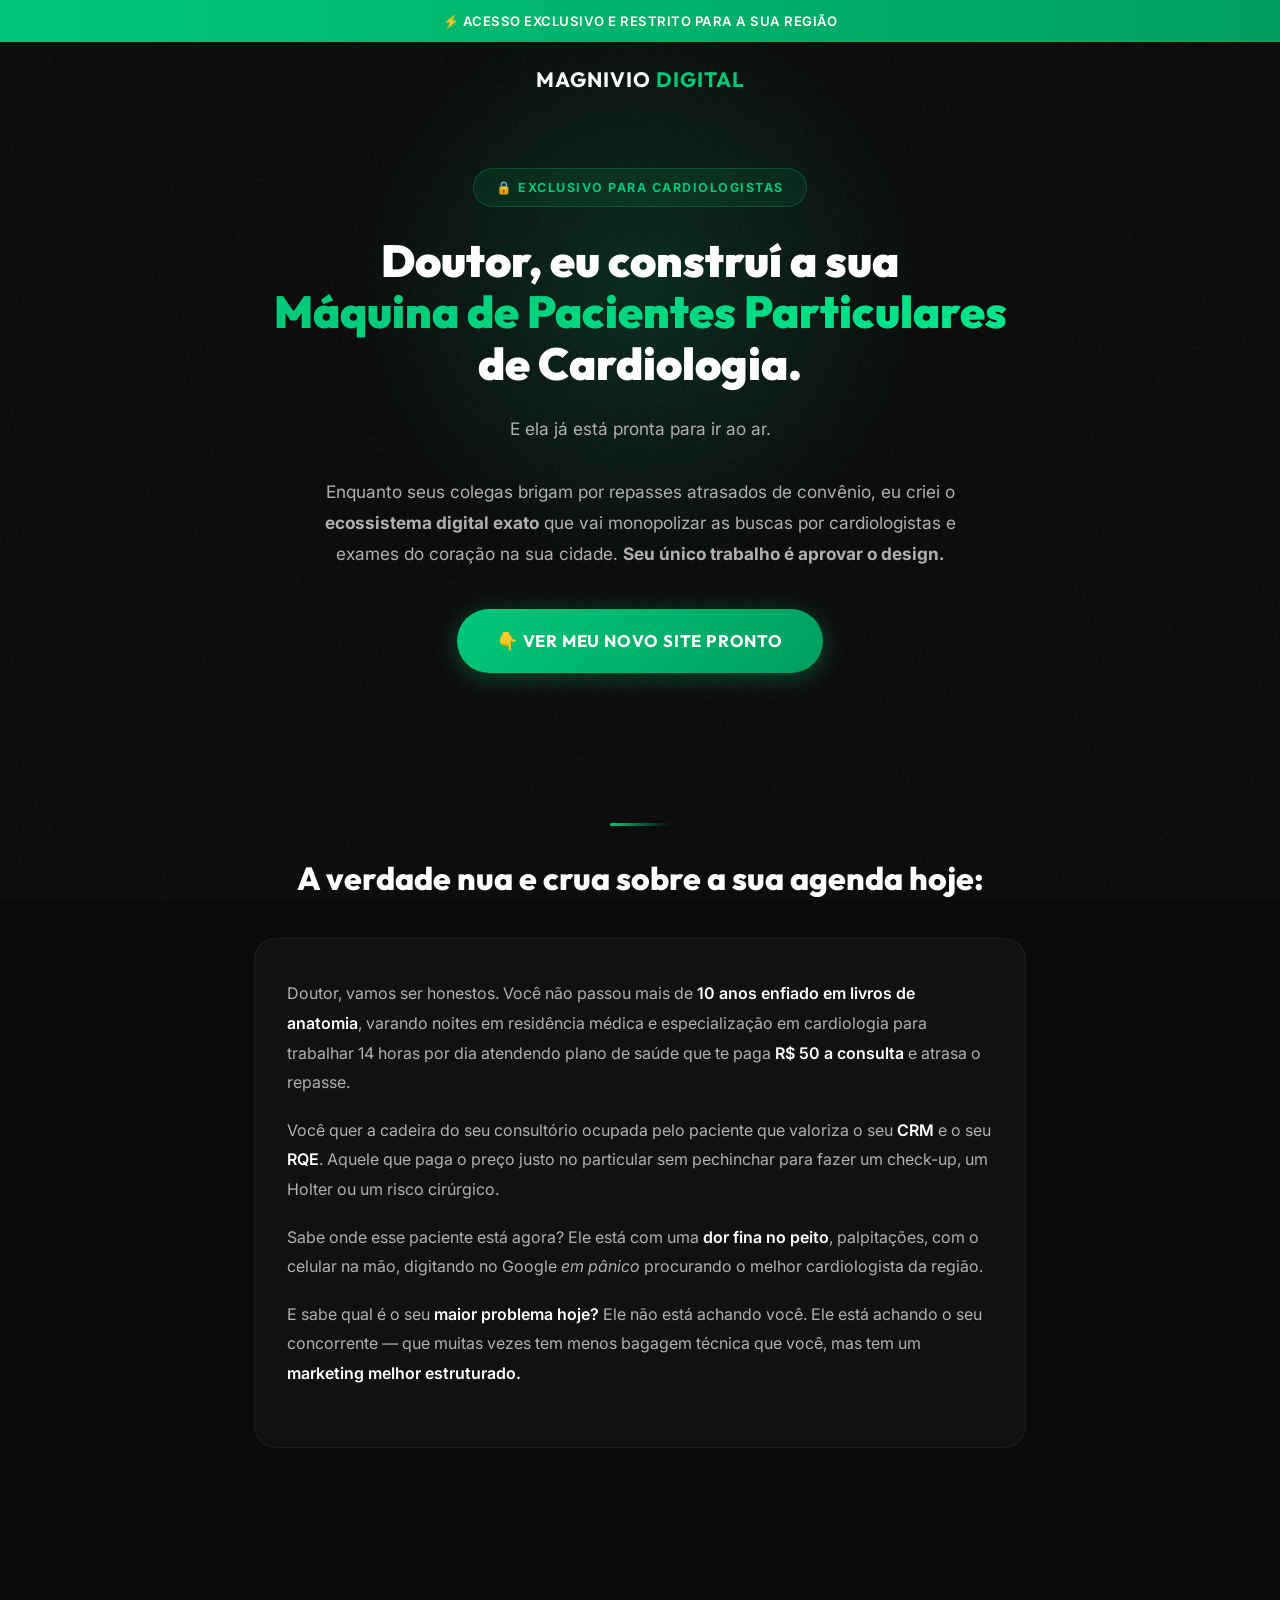
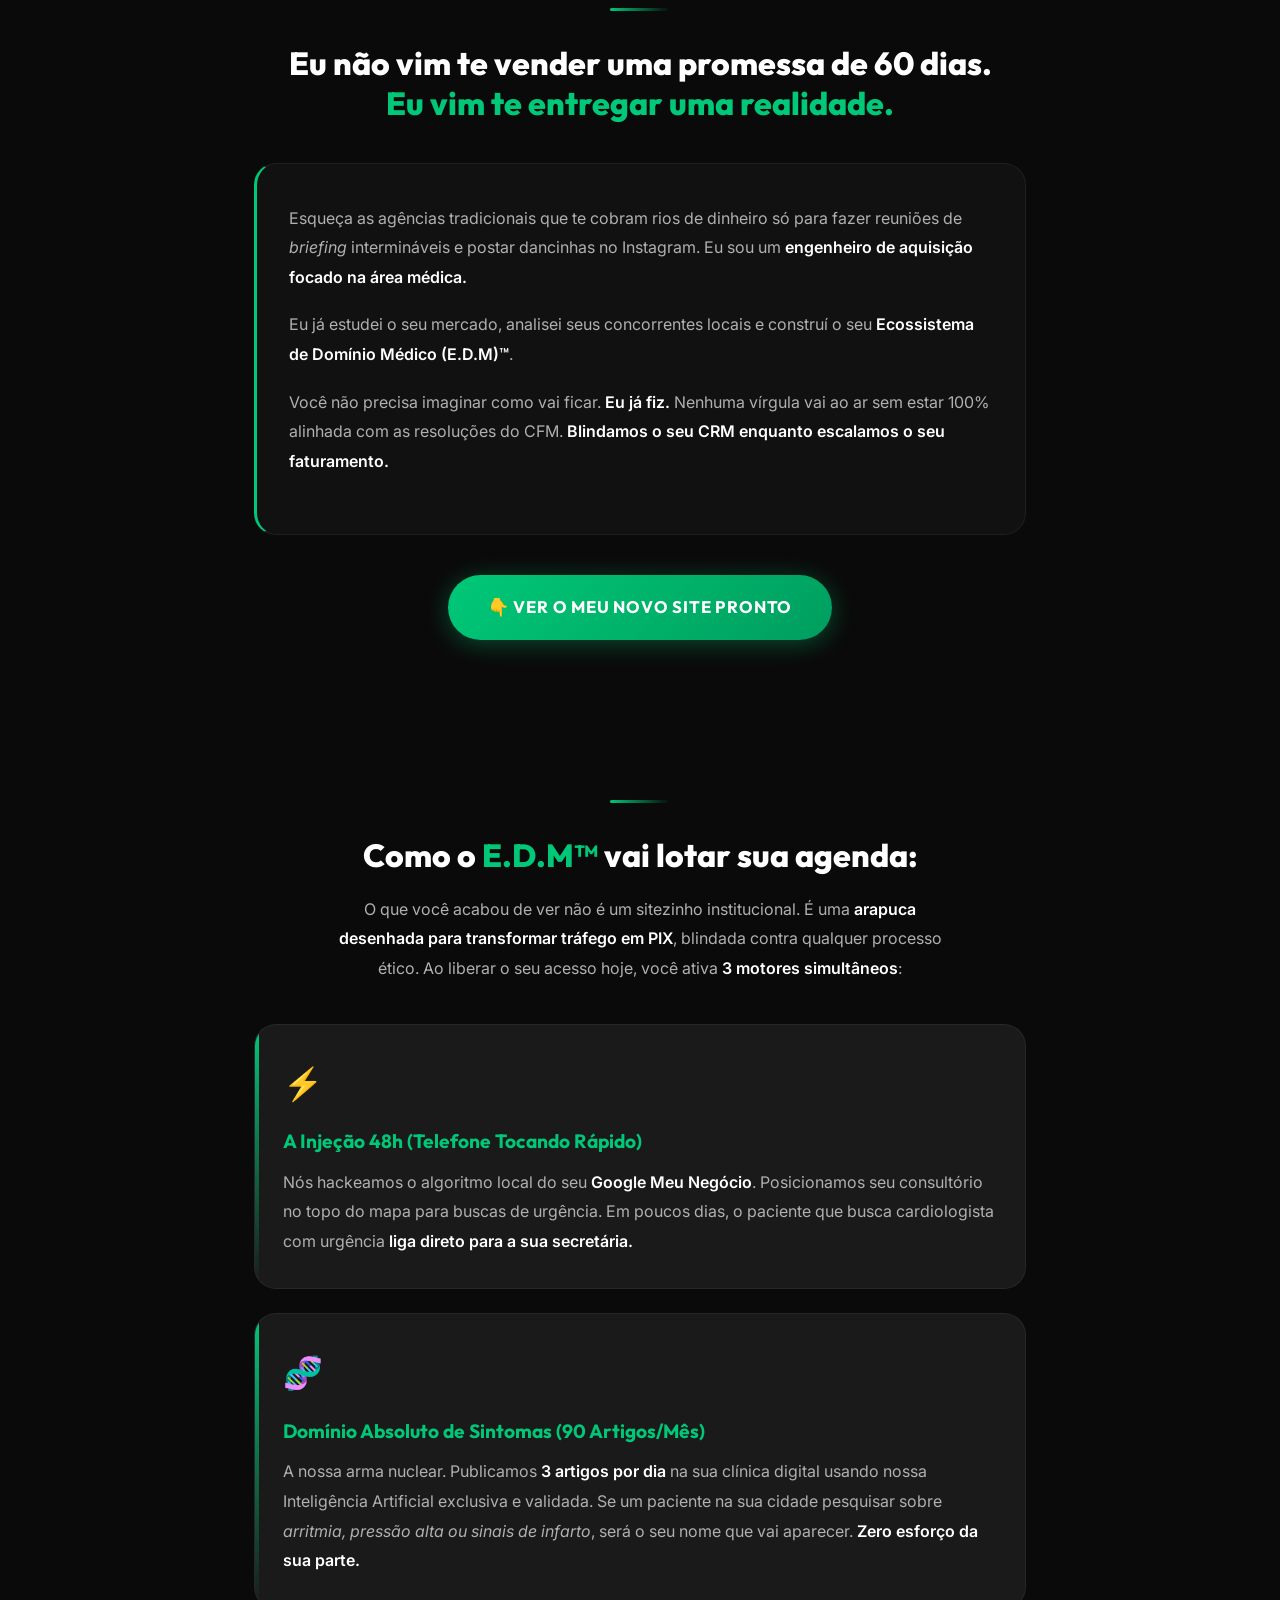
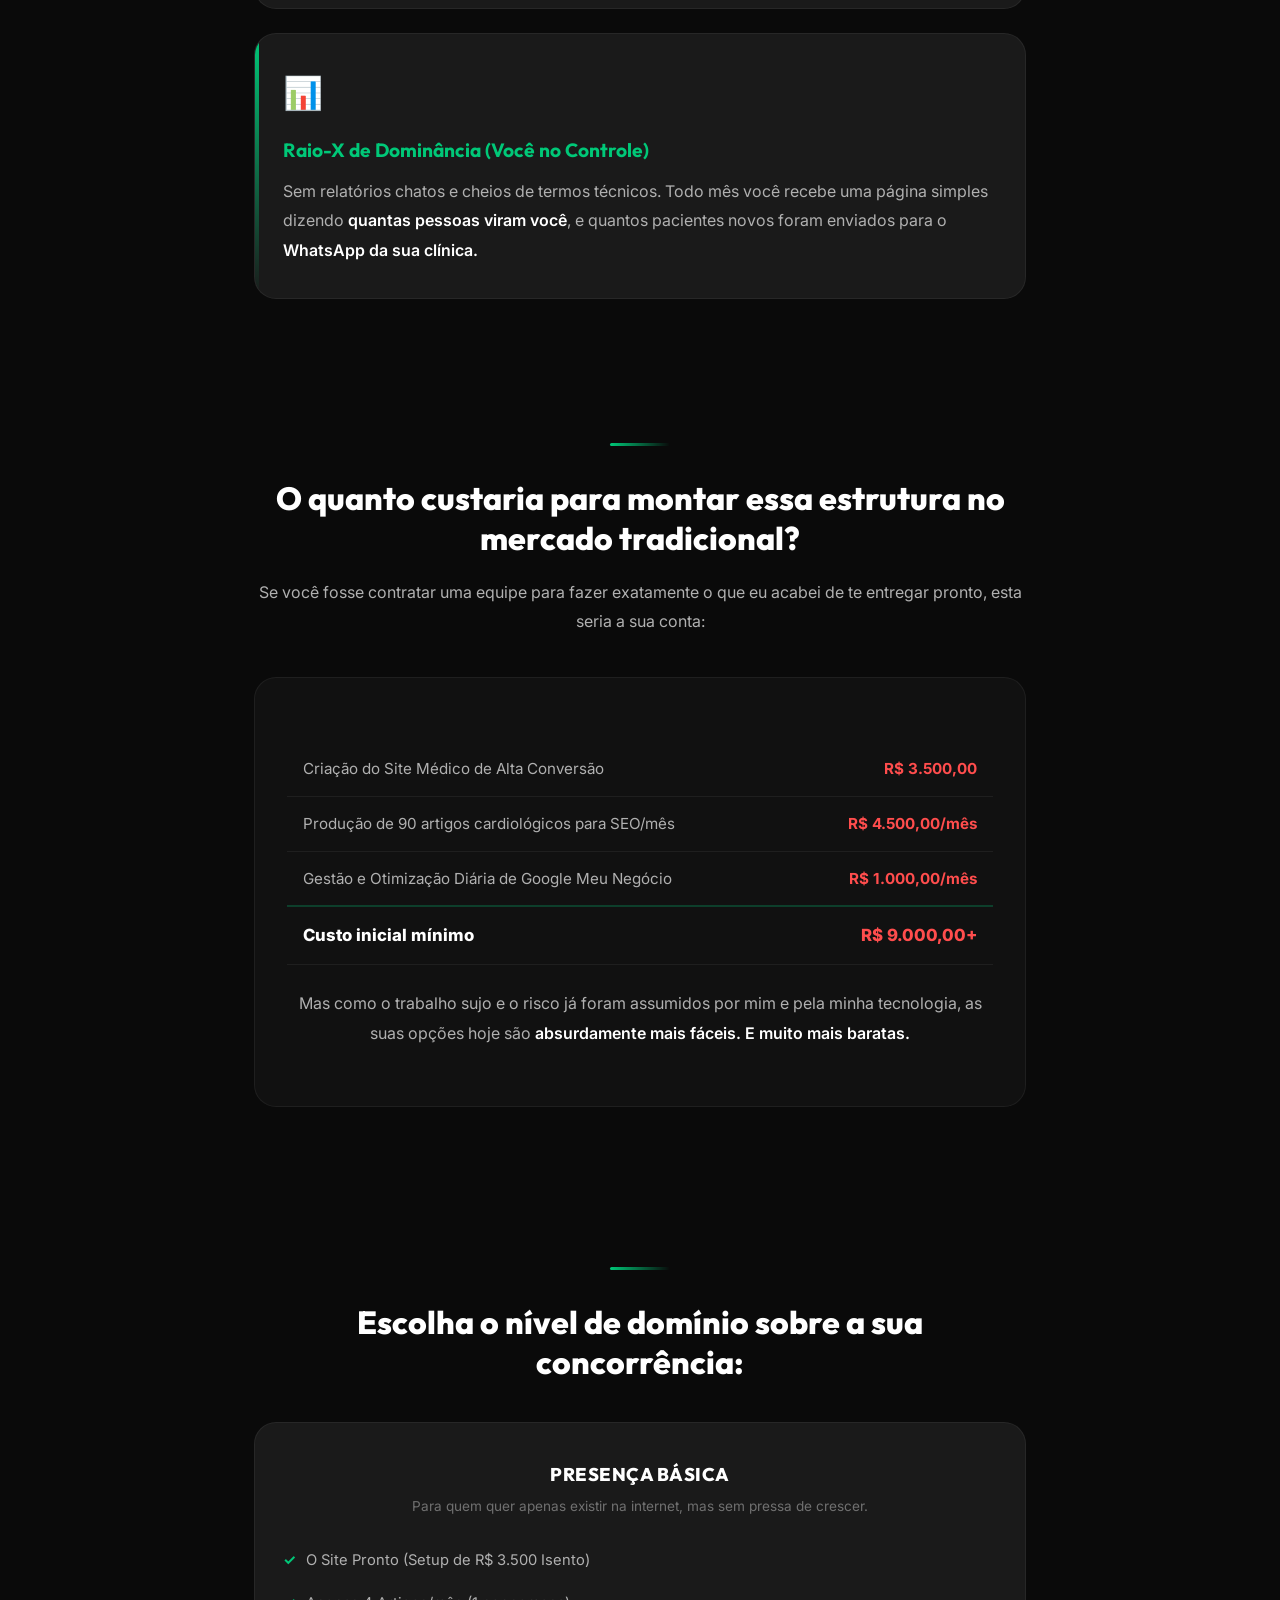
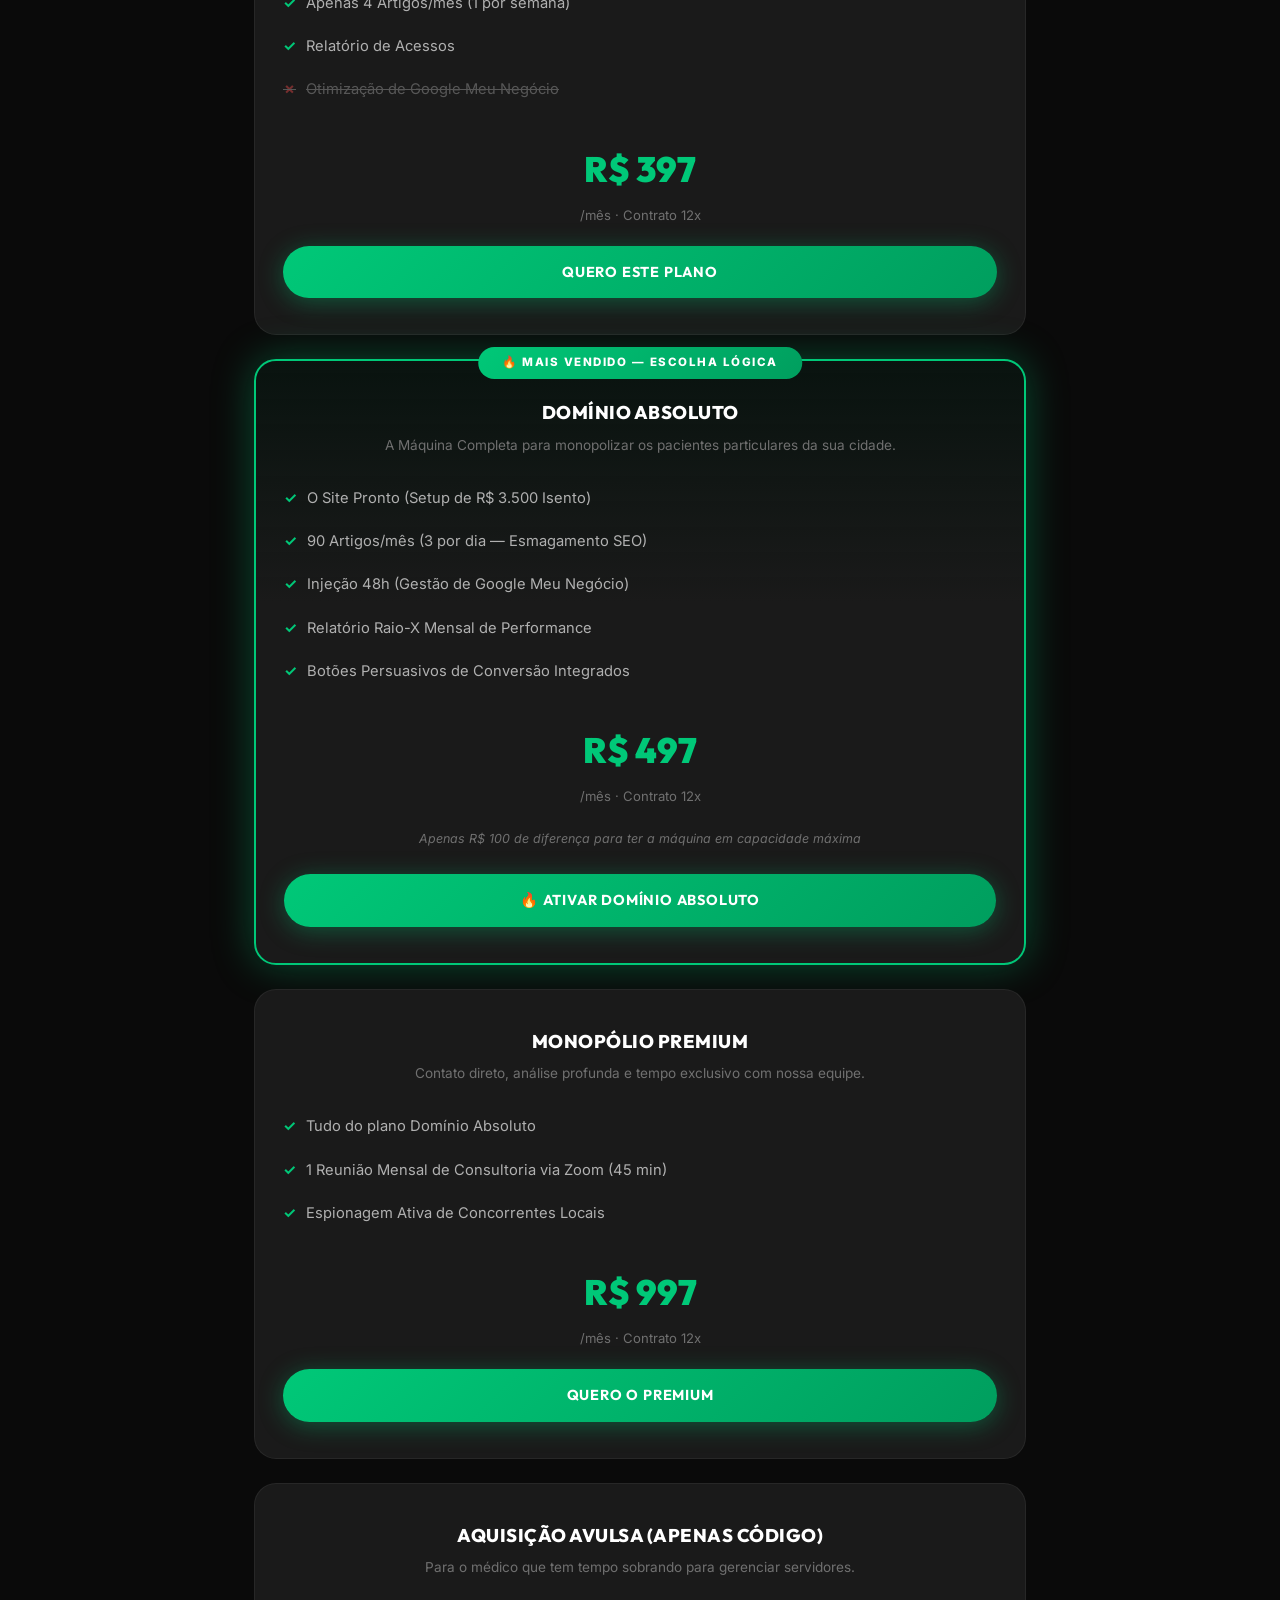
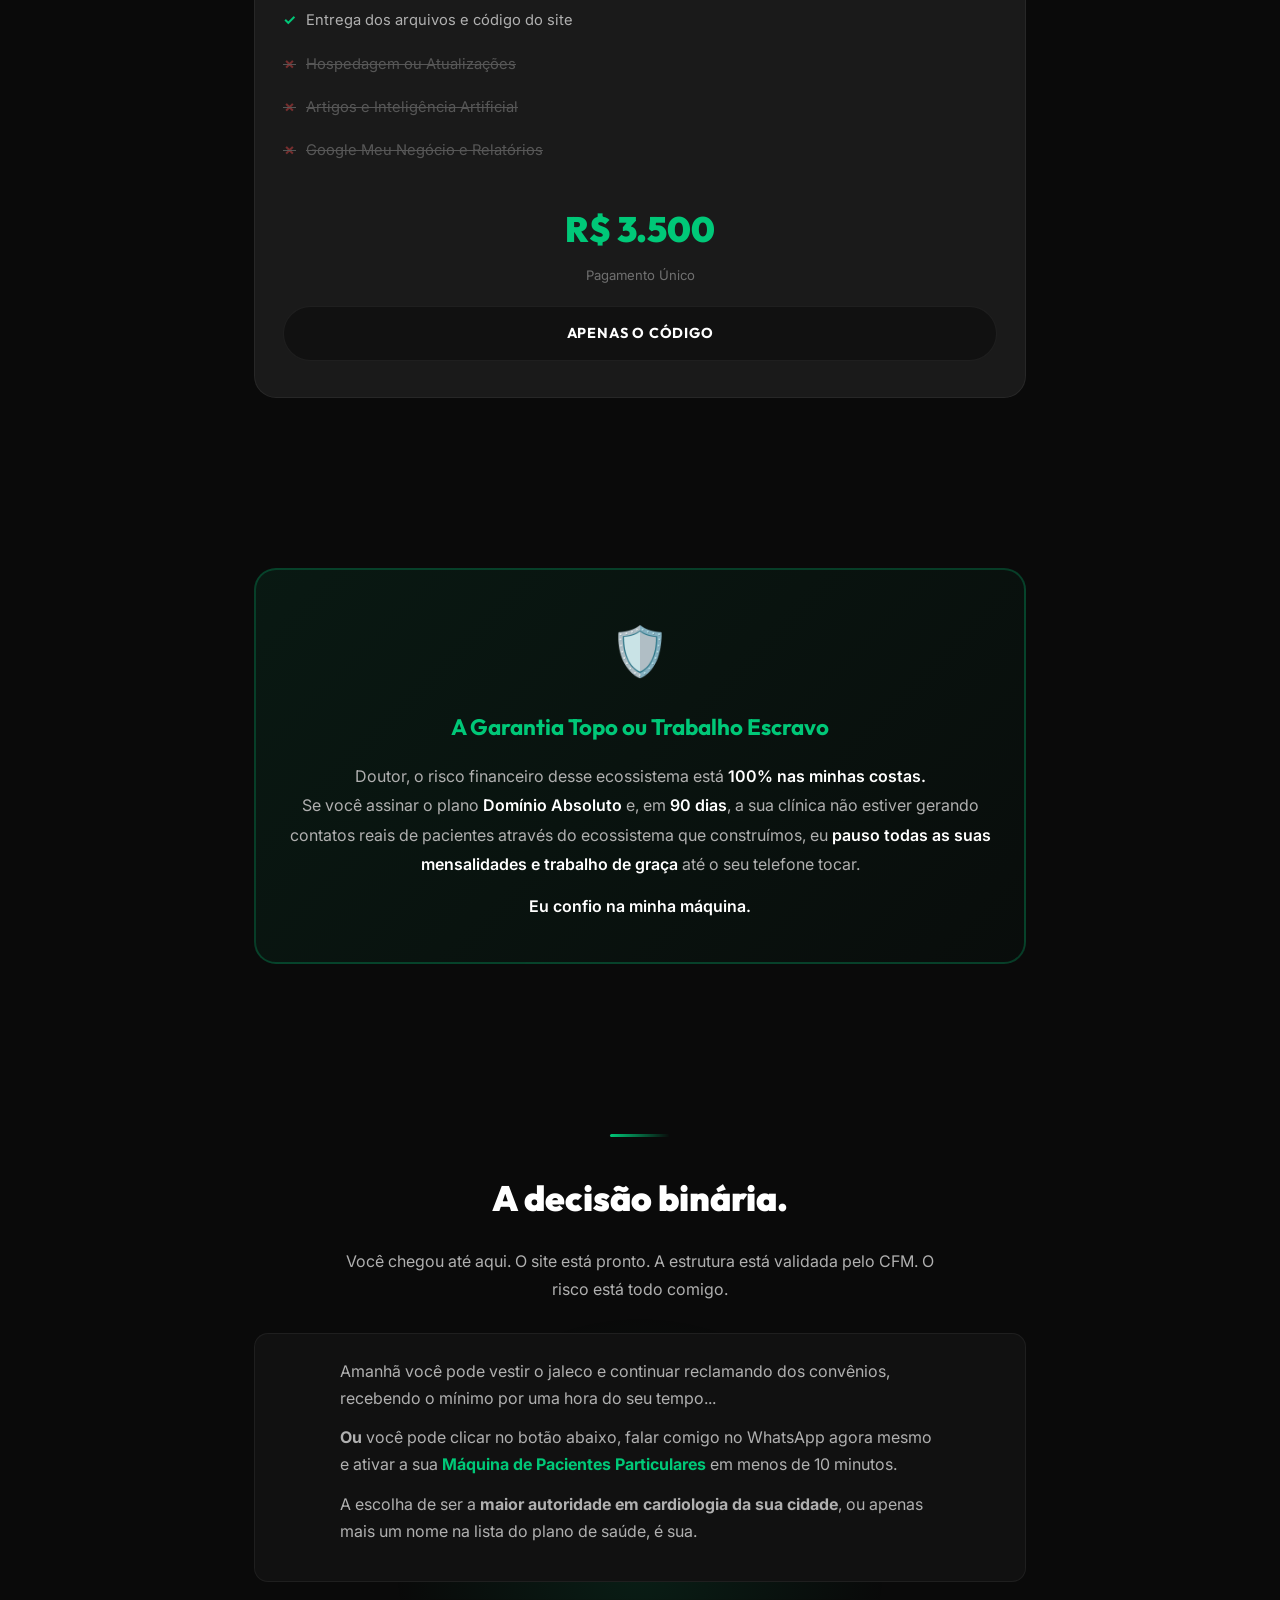
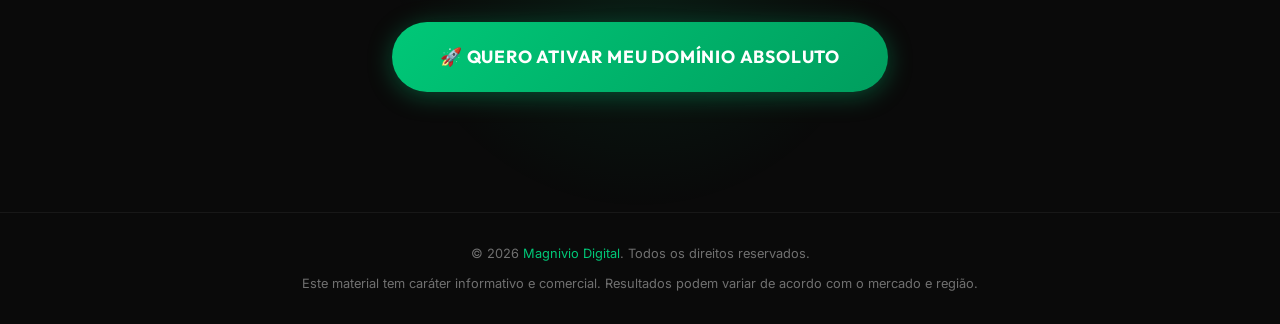
==== a1/index.html @ 6c76217e "feat: paginas de vendas A1 e A2 para cardiologistas" ====
<!DOCTYPE html>
<html lang="pt-BR">
<head>
  <meta charset="UTF-8">
  <meta name="viewport" content="width=device-width, initial-scale=1.0">
  <meta name="description" content="Sua Máquina de Pacientes Particulares de Cardiologia. Site médico de alta conversão pronto para ir ao ar. Magnivio Digital.">
  <title>Magnivio Digital | Máquina de Pacientes Particulares para Cardiologistas</title>
  <link rel="stylesheet" href="styles.css">
  <!-- Favicon placeholder -->
  <link rel="icon" href="data:image/svg+xml,<svg xmlns='http://www.w3.org/2000/svg' viewBox='0 0 100 100'><text y='.9em' font-size='90'>💚</text></svg>">
</head>
<body>

  <!-- Top Bar -->
  <div class="top-bar" id="top-bar">
    ⚡ Acesso Exclusivo e Restrito para a sua região
  </div>

  <!-- Header -->
  <header class="header" id="header">
    <div class="container">
      <div class="logo-text">MAGNIVIO <span>DIGITAL</span></div>
    </div>
  </header>

  <!-- Hero -->
  <section class="hero" id="hero">
    <div class="container">
      <div class="badge">🔒 Exclusivo para Cardiologistas</div>
      <h1>
        Doutor, eu construí a sua<br>
        <span class="highlight">Máquina de Pacientes Particulares</span><br>
        de Cardiologia.
      </h1>
      <p class="subtitle">
        E ela já está pronta para ir ao ar.<br><br>
        Enquanto seus colegas brigam por repasses atrasados de convênio, eu criei o <strong>ecossistema digital exato</strong> que vai monopolizar as buscas por cardiologistas e exames do coração na sua cidade. <strong>Seu único trabalho é aprovar o design.</strong>
      </p>
      <div class="cta-wrapper">
        <a href="#planos" class="cta-btn" id="cta-hero">
          👇 Ver meu novo site pronto
        </a>
      </div>
    </div>
  </section>

  <!-- Pain Section -->
  <section class="section" id="pain-section">
    <div class="container">
      <div class="section-divider"></div>
      <h2>A verdade nua e crua sobre a sua agenda hoje:</h2>

      <div class="pain-block reveal">
        <p>
          Doutor, vamos ser honestos. Você não passou mais de <strong>10 anos enfiado em livros de anatomia</strong>, varando noites em residência médica e especialização em cardiologia para trabalhar 14 horas por dia atendendo plano de saúde que te paga <strong class="text-red">R$ 50 a consulta</strong> e atrasa o repasse.
        </p>
        <p>
          Você quer a cadeira do seu consultório ocupada pelo paciente que valoriza o seu <strong>CRM</strong> e o seu <strong>RQE</strong>. Aquele que paga o preço justo no particular sem pechinchar para fazer um check-up, um Holter ou um risco cirúrgico.
        </p>
        <p>
          Sabe onde esse paciente está agora? Ele está com uma <strong>dor fina no peito</strong>, palpitações, com o celular na mão, digitando no Google <em>em pânico</em> procurando o melhor cardiologista da região.
        </p>
        <p>
          E sabe qual é o seu <strong class="text-red">maior problema hoje?</strong> Ele não está achando você. Ele está achando o seu concorrente — que muitas vezes tem menos bagagem técnica que você, mas tem um <strong class="text-green">marketing melhor estruturado.</strong>
        </p>
      </div>
    </div>
  </section>

  <!-- Solution Section -->
  <section class="section" id="solution-section">
    <div class="container">
      <div class="section-divider"></div>
      <h2>Eu não vim te vender uma promessa de 60 dias.<br><span class="text-green">Eu vim te entregar uma realidade.</span></h2>

      <div class="pain-block reveal" style="border-left: 3px solid var(--green-primary);">
        <p>
          Esqueça as agências tradicionais que te cobram rios de dinheiro só para fazer reuniões de <em>briefing</em> intermináveis e postar dancinhas no Instagram. Eu sou um <strong>engenheiro de aquisição focado na área médica.</strong>
        </p>
        <p>
          Eu já estudei o seu mercado, analisei seus concorrentes locais e construí o seu <strong class="text-green">Ecossistema de Domínio Médico (E.D.M)™</strong>.
        </p>
        <p>
          Você não precisa imaginar como vai ficar. <strong>Eu já fiz.</strong> Nenhuma vírgula vai ao ar sem estar 100% alinhada com as resoluções do CFM. <strong>Blindamos o seu CRM enquanto escalamos o seu faturamento.</strong>
        </p>
      </div>

      <div class="cta-wrapper reveal">
        <a href="#planos" class="cta-btn" id="cta-solution">
          👇 Ver o meu novo site pronto
        </a>
      </div>
    </div>
  </section>

  <!-- Motors Section -->
  <section class="section" id="motors-section">
    <div class="container">
      <div class="section-divider"></div>
      <h2>Como o <span class="text-green">E.D.M™</span> vai lotar sua agenda:</h2>
      <p class="text-center text-muted mb-4" style="max-width:640px;margin-left:auto;margin-right:auto;">
        O que você acabou de ver não é um sitezinho institucional. É uma <strong style="color:#fff;">arapuca desenhada para transformar tráfego em PIX</strong>, blindada contra qualquer processo ético. Ao liberar o seu acesso hoje, você ativa <strong style="color:#fff;">3 motores simultâneos</strong>:
      </p>

      <div class="motor-card reveal">
        <div class="motor-icon">⚡</div>
        <h3>A Injeção 48h (Telefone Tocando Rápido)</h3>
        <p>
          Nós hackeamos o algoritmo local do seu <strong>Google Meu Negócio</strong>. Posicionamos seu consultório no topo do mapa para buscas de urgência. Em poucos dias, o paciente que busca cardiologista com urgência <strong>liga direto para a sua secretária.</strong>
        </p>
      </div>

      <div class="motor-card reveal">
        <div class="motor-icon">🧬</div>
        <h3>Domínio Absoluto de Sintomas (90 Artigos/Mês)</h3>
        <p>
          A nossa arma nuclear. Publicamos <strong>3 artigos por dia</strong> na sua clínica digital usando nossa Inteligência Artificial exclusiva e validada. Se um paciente na sua cidade pesquisar sobre <em>arritmia, pressão alta ou sinais de infarto</em>, será o seu nome que vai aparecer. <strong>Zero esforço da sua parte.</strong>
        </p>
      </div>

      <div class="motor-card reveal">
        <div class="motor-icon">📊</div>
        <h3>Raio-X de Dominância (Você no Controle)</h3>
        <p>
          Sem relatórios chatos e cheios de termos técnicos. Todo mês você recebe uma página simples dizendo <strong>quantas pessoas viram você</strong>, e quantos pacientes novos foram enviados para o <strong>WhatsApp da sua clínica.</strong>
        </p>
      </div>
    </div>
  </section>

  <!-- Cost Comparison -->
  <section class="section" id="cost-section">
    <div class="container">
      <div class="section-divider"></div>
      <h2>O quanto custaria para montar essa estrutura no mercado tradicional?</h2>
      <p class="text-center text-muted mb-3">Se você fosse contratar uma equipe para fazer exatamente o que eu acabei de te entregar pronto, esta seria a sua conta:</p>

      <div class="pain-block reveal">
        <table class="cost-table">
          <tr>
            <td>Criação do Site Médico de Alta Conversão</td>
            <td>R$ 3.500,00</td>
          </tr>
          <tr>
            <td>Produção de 90 artigos cardiológicos para SEO/mês</td>
            <td>R$ 4.500,00/mês</td>
          </tr>
          <tr>
            <td>Gestão e Otimização Diária de Google Meu Negócio</td>
            <td>R$ 1.000,00/mês</td>
          </tr>
          <tr class="total">
            <td>Custo inicial mínimo</td>
            <td style="color: var(--accent-red);">R$ 9.000,00+</td>
          </tr>
        </table>
        <p class="mt-3 text-center">
          Mas como o trabalho sujo e o risco já foram assumidos por mim e pela minha tecnologia, as suas opções hoje são <strong class="text-green">absurdamente mais fáceis. E muito mais baratas.</strong>
        </p>
      </div>
    </div>
  </section>

  <!-- Pricing Plans -->
  <section class="section" id="planos">
    <div class="container">
      <div class="section-divider"></div>
      <h2>Escolha o nível de domínio sobre a sua concorrência:</h2>

      <div class="pricing-grid">

        <!-- Plan 1 -->
        <div class="price-card reveal">
          <h3>Presença Básica</h3>
          <p class="price-subtitle">Para quem quer apenas existir na internet, mas sem pressa de crescer.</p>
          <ul class="features">
            <li>O Site Pronto (Setup de R$ 3.500 Isento)</li>
            <li>Apenas 4 Artigos/mês (1 por semana)</li>
            <li>Relatório de Acessos</li>
            <li class="excluded">Otimização de Google Meu Negócio</li>
          </ul>
          <div class="price-value">R$ 397</div>
          <div class="price-period">/mês · Contrato 12x</div>
          <a href="https://wa.me/5554996662904?text=Ol%C3%A1!%20Tenho%20interesse%20no%20plano%20Presen%C3%A7a%20B%C3%A1sica%20para%20Cardiologia." class="cta-btn" style="width:100%;font-size:0.9rem;padding:14px 20px;" id="cta-plan1">Quero Este Plano</a>
        </div>

        <!-- Plan 2 - Featured -->
        <div class="price-card featured reveal">
          <div class="card-badge">🔥 Mais Vendido — Escolha Lógica</div>
          <h3>Domínio Absoluto</h3>
          <p class="price-subtitle">A Máquina Completa para monopolizar os pacientes particulares da sua cidade.</p>
          <ul class="features">
            <li>O Site Pronto (Setup de R$ 3.500 Isento)</li>
            <li>90 Artigos/mês (3 por dia — Esmagamento SEO)</li>
            <li>Injeção 48h (Gestão de Google Meu Negócio)</li>
            <li>Relatório Raio-X Mensal de Performance</li>
            <li>Botões Persuasivos de Conversão Integrados</li>
          </ul>
          <div class="price-value">R$ 497</div>
          <div class="price-period">/mês · Contrato 12x</div>
          <p class="price-note">Apenas R$ 100 de diferença para ter a máquina em capacidade máxima</p>
          <div class="mt-3">
            <a href="https://wa.me/5554996662904?text=Ol%C3%A1!%20Quero%20ativar%20o%20plano%20Dom%C3%ADnio%20Absoluto%20para%20Cardiologia." class="cta-btn" style="width:100%;font-size:0.9rem;padding:14px 20px;" id="cta-plan2">🔥 Ativar Domínio Absoluto</a>
          </div>
        </div>

        <!-- Plan 3 -->
        <div class="price-card reveal">
          <h3>Monopólio Premium</h3>
          <p class="price-subtitle">Contato direto, análise profunda e tempo exclusivo com nossa equipe.</p>
          <ul class="features">
            <li>Tudo do plano Domínio Absoluto</li>
            <li>1 Reunião Mensal de Consultoria via Zoom (45 min)</li>
            <li>Espionagem Ativa de Concorrentes Locais</li>
          </ul>
          <div class="price-value">R$ 997</div>
          <div class="price-period">/mês · Contrato 12x</div>
          <a href="https://wa.me/5554996662904?text=Ol%C3%A1!%20Tenho%20interesse%20no%20plano%20Monop%C3%B3lio%20Premium%20para%20Cardiologia." class="cta-btn" style="width:100%;font-size:0.9rem;padding:14px 20px;" id="cta-plan3">Quero o Premium</a>
        </div>

        <!-- Plan 4 -->
        <div class="price-card reveal">
          <h3>Aquisição Avulsa (Apenas Código)</h3>
          <p class="price-subtitle">Para o médico que tem tempo sobrando para gerenciar servidores.</p>
          <ul class="features">
            <li>Entrega dos arquivos e código do site</li>
            <li class="excluded">Hospedagem ou Atualizações</li>
            <li class="excluded">Artigos e Inteligência Artificial</li>
            <li class="excluded">Google Meu Negócio e Relatórios</li>
          </ul>
          <div class="price-value">R$ 3.500</div>
          <div class="price-period">Pagamento Único</div>
          <a href="https://wa.me/5554996662904?text=Ol%C3%A1!%20Tenho%20interesse%20na%20Aquisi%C3%A7%C3%A3o%20Avulsa%20do%20site." class="cta-btn" style="width:100%;font-size:0.9rem;padding:14px 20px;background:var(--bg-secondary);border:1px solid var(--border-subtle);box-shadow:none;" id="cta-plan4">Apenas o Código</a>
        </div>

      </div>
    </div>
  </section>

  <!-- Guarantee -->
  <section class="section" id="guarantee-section">
    <div class="container">
      <div class="guarantee-box reveal">
        <div class="guarantee-icon">🛡️</div>
        <h3>A Garantia Topo ou Trabalho Escravo</h3>
        <p>
          Doutor, o risco financeiro desse ecossistema está <strong>100% nas minhas costas.</strong>
        </p>
        <p>
          Se você assinar o plano <strong class="text-green">Domínio Absoluto</strong> e, em <strong>90 dias</strong>, a sua clínica não estiver gerando contatos reais de pacientes através do ecossistema que construímos, eu <strong>pauso todas as suas mensalidades e trabalho de graça</strong> até o seu telefone tocar.
        </p>
        <p style="margin-top:12px;"><strong>Eu confio na minha máquina.</strong></p>
      </div>
    </div>
  </section>

  <!-- Final CTA -->
  <section class="final-cta" id="final-cta">
    <div class="container">
      <div class="section-divider"></div>
      <h2>A decisão binária.</h2>
      <p>Você chegou até aqui. O site está pronto. A estrutura está validada pelo CFM. O risco está todo comigo.</p>

      <div class="choice-block reveal">
        <p>
          Amanhã você pode vestir o jaleco e continuar reclamando dos convênios, recebendo o mínimo por uma hora do seu tempo...
        </p>
        <p>
          <strong>Ou</strong> você pode clicar no botão abaixo, falar comigo no WhatsApp agora mesmo e ativar a sua <strong class="text-green">Máquina de Pacientes Particulares</strong> em menos de 10 minutos.
        </p>
        <p>
          A escolha de ser a <strong>maior autoridade em cardiologia da sua cidade</strong>, ou apenas mais um nome na lista do plano de saúde, é sua.
        </p>
      </div>

      <div class="cta-wrapper">
        <a href="https://wa.me/5554996662904?text=Ol%C3%A1!%20Quero%20ativar%20meu%20Dom%C3%ADnio%20Absoluto%20em%20Cardiologia!" class="cta-btn" id="cta-final" style="font-size:1.1rem;padding:20px 48px;">
          🚀 Quero Ativar Meu Domínio Absoluto
        </a>
      </div>
    </div>
  </section>

  <!-- Footer -->
  <footer class="footer" id="footer">
    <div class="container">
      <p>© 2026 <a href="https://magnivio.com.br" target="_blank" rel="noopener">Magnivio Digital</a>. Todos os direitos reservados.</p>
      <p class="mt-1">Este material tem caráter informativo e comercial. Resultados podem variar de acordo com o mercado e região.</p>
    </div>
  </footer>

  <!-- Scroll Reveal Script -->
  <script>
    document.addEventListener('DOMContentLoaded', () => {
      const reveals = document.querySelectorAll('.reveal');
      const observer = new IntersectionObserver((entries) => {
        entries.forEach(entry => {
          if (entry.isIntersecting) {
            entry.target.classList.add('visible');
            observer.unobserve(entry.target);
          }
        });
      }, { threshold: 0.15 });
      reveals.forEach(el => observer.observe(el));
    });
  </script>

</body>
</html>
---- a1/styles.css ----
/* ============================================
   MAGNIVIO DIGITAL - PÁGINA DE VENDAS A1
   Paleta: Verde Esmeralda + Dark Mode (Brand)
   ============================================ */

@import url('https://fonts.googleapis.com/css2?family=Inter:wght@300;400;500;600;700;800;900&family=Outfit:wght@400;500;600;700;800;900&display=swap');

/* --- Design Tokens --- */
:root {
  --bg-primary: #0a0a0a;
  --bg-secondary: #111111;
  --bg-card: #1a1a1a;
  --bg-card-hover: #222222;
  --bg-highlight: rgba(0, 200, 120, 0.06);
  --green-primary: #00c878;
  --green-light: #00e68a;
  --green-dark: #009e5e;
  --green-glow: rgba(0, 200, 120, 0.35);
  --text-primary: #ffffff;
  --text-secondary: #b0b0b0;
  --text-muted: #707070;
  --accent-red: #ff4d4d;
  --accent-gold: #f5c842;
  --border-subtle: rgba(255,255,255,0.06);
  --border-green: rgba(0,200,120,0.25);
  --radius-sm: 8px;
  --radius-md: 14px;
  --radius-lg: 22px;
  --radius-xl: 32px;
  --shadow-card: 0 4px 30px rgba(0,0,0,0.5);
  --shadow-glow: 0 0 40px var(--green-glow);
  --font-heading: 'Outfit', sans-serif;
  --font-body: 'Inter', sans-serif;
  --transition: 0.3s cubic-bezier(.4,0,.2,1);
}

/* --- Reset & Base --- */
*, *::before, *::after { box-sizing: border-box; margin: 0; padding: 0; }
html { scroll-behavior: smooth; font-size: 16px; }
body {
  font-family: var(--font-body);
  background: var(--bg-primary);
  color: var(--text-primary);
  line-height: 1.7;
  overflow-x: hidden;
  -webkit-font-smoothing: antialiased;
}
img { max-width: 100%; display: block; }
a { color: inherit; text-decoration: none; }

/* --- Utility --- */
.container { max-width: 820px; margin: 0 auto; padding: 0 24px; }
.text-green { color: var(--green-primary); }
.text-red { color: var(--accent-red); }
.text-gold { color: var(--accent-gold); }
.text-muted { color: var(--text-secondary); }
.text-center { text-align: center; }
.mt-1 { margin-top: 8px; }
.mt-2 { margin-top: 16px; }
.mt-3 { margin-top: 24px; }
.mt-4 { margin-top: 40px; }
.mb-2 { margin-bottom: 16px; }
.mb-3 { margin-bottom: 24px; }
.mb-4 { margin-bottom: 40px; }

/* --- Animated BG Grain --- */
body::before {
  content: '';
  position: fixed;
  inset: 0;
  background: url("data:image/svg+xml,%3Csvg viewBox='0 0 256 256' xmlns='http://www.w3.org/2000/svg'%3E%3Cfilter id='n'%3E%3CfeTurbulence type='fractalNoise' baseFrequency='0.9' numOctaves='4' stitchTiles='stitch'/%3E%3C/filter%3E%3Crect width='100%25' height='100%25' filter='url(%23n)' opacity='0.04'/%3E%3C/svg%3E");
  pointer-events: none;
  z-index: 0;
}

/* --- Top Bar --- */
.top-bar {
  background: linear-gradient(90deg, var(--green-primary), var(--green-dark));
  color: #fff;
  text-align: center;
  padding: 10px 16px;
  font-size: 0.82rem;
  font-weight: 600;
  letter-spacing: 0.5px;
  text-transform: uppercase;
  position: relative;
  z-index: 10;
}

/* --- Header --- */
.header {
  text-align: center;
  padding: 20px 0 10px;
  position: relative;
  z-index: 5;
}
.header .logo-text {
  font-family: var(--font-heading);
  font-size: 1.3rem;
  font-weight: 700;
  letter-spacing: 1px;
}
.header .logo-text span { color: var(--green-primary); }

/* --- Hero --- */
.hero {
  position: relative;
  z-index: 2;
  padding: 60px 0 50px;
  text-align: center;
}
.hero::before {
  content: '';
  position: absolute;
  top: -120px;
  left: 50%;
  transform: translateX(-50%);
  width: 600px;
  height: 600px;
  background: radial-gradient(circle, var(--green-glow) 0%, transparent 70%);
  z-index: -1;
  opacity: 0.5;
}
.hero .badge {
  display: inline-block;
  background: rgba(0,200,120,0.1);
  border: 1px solid var(--border-green);
  color: var(--green-primary);
  padding: 8px 22px;
  border-radius: 50px;
  font-size: 0.78rem;
  font-weight: 700;
  letter-spacing: 1.5px;
  text-transform: uppercase;
  margin-bottom: 28px;
  animation: pulse-badge 2.5s ease-in-out infinite;
}
@keyframes pulse-badge {
  0%, 100% { box-shadow: 0 0 0 0 rgba(0,200,120,0.3); }
  50% { box-shadow: 0 0 20px 5px rgba(0,200,120,0.15); }
}
.hero h1 {
  font-family: var(--font-heading);
  font-size: clamp(1.8rem, 5vw, 2.8rem);
  font-weight: 900;
  line-height: 1.15;
  margin-bottom: 24px;
}
.hero h1 .highlight {
  background: linear-gradient(135deg, var(--green-primary), var(--green-light));
  -webkit-background-clip: text;
  -webkit-text-fill-color: transparent;
  background-clip: text;
}
.hero .subtitle {
  font-size: 1.08rem;
  color: var(--text-secondary);
  max-width: 640px;
  margin: 0 auto 36px;
  line-height: 1.8;
}

/* --- Sections --- */
.section {
  position: relative;
  z-index: 2;
  padding: 60px 0;
}
.section-divider {
  width: 60px;
  height: 3px;
  background: linear-gradient(90deg, var(--green-primary), transparent);
  margin: 0 auto 32px;
  border-radius: 2px;
}
.section h2 {
  font-family: var(--font-heading);
  font-size: clamp(1.4rem, 3.5vw, 2rem);
  font-weight: 800;
  text-align: center;
  margin-bottom: 20px;
  line-height: 1.25;
}
.section h3 {
  font-family: var(--font-heading);
  font-size: 1.2rem;
  font-weight: 700;
  margin-bottom: 10px;
}
.section p, .section li {
  color: var(--text-secondary);
  font-size: 1rem;
  line-height: 1.85;
}
.section p strong { color: var(--text-primary); font-weight: 600; }

/* --- Pain Section --- */
.pain-block {
  background: var(--bg-secondary);
  border: 1px solid var(--border-subtle);
  border-radius: var(--radius-lg);
  padding: 40px 32px;
  margin: 40px 0;
}
.pain-block p { margin-bottom: 18px; }

/* --- CTA Buttons --- */
.cta-btn {
  display: inline-flex;
  align-items: center;
  justify-content: center;
  gap: 10px;
  background: linear-gradient(135deg, var(--green-primary), var(--green-dark));
  color: #fff;
  font-family: var(--font-heading);
  font-size: 1.05rem;
  font-weight: 700;
  padding: 18px 40px;
  border-radius: 60px;
  border: none;
  cursor: pointer;
  transition: var(--transition);
  box-shadow: 0 4px 25px var(--green-glow);
  text-transform: uppercase;
  letter-spacing: 0.8px;
  position: relative;
  overflow: hidden;
}
.cta-btn::before {
  content: '';
  position: absolute;
  top: 0; left: -100%;
  width: 100%; height: 100%;
  background: linear-gradient(90deg, transparent, rgba(255,255,255,0.15), transparent);
  transition: 0.6s;
}
.cta-btn:hover::before { left: 100%; }
.cta-btn:hover {
  transform: translateY(-3px);
  box-shadow: 0 8px 40px var(--green-glow);
}
.cta-wrapper {
  text-align: center;
  margin: 40px 0;
}

/* --- Motor Cards --- */
.motor-card {
  background: var(--bg-card);
  border: 1px solid var(--border-subtle);
  border-radius: var(--radius-lg);
  padding: 32px 28px;
  margin-bottom: 24px;
  transition: var(--transition);
  position: relative;
  overflow: hidden;
}
.motor-card::before {
  content: '';
  position: absolute;
  top: 0; left: 0;
  width: 4px; height: 100%;
  background: linear-gradient(to bottom, var(--green-primary), transparent);
}
.motor-card:hover {
  border-color: var(--border-green);
  transform: translateY(-2px);
  box-shadow: var(--shadow-card);
}
.motor-card .motor-icon {
  font-size: 2rem;
  margin-bottom: 14px;
}
.motor-card h3 { color: var(--green-primary); }

/* --- Pricing Section --- */
.pricing-grid {
  display: grid;
  gap: 24px;
  margin-top: 40px;
}
.price-card {
  background: var(--bg-card);
  border: 1px solid var(--border-subtle);
  border-radius: var(--radius-lg);
  padding: 36px 28px;
  text-align: center;
  transition: var(--transition);
  position: relative;
}
.price-card:hover {
  transform: translateY(-4px);
  box-shadow: var(--shadow-card);
}
.price-card.featured {
  border: 2px solid var(--green-primary);
  box-shadow: var(--shadow-glow);
  background: linear-gradient(180deg, rgba(0,200,120,0.05) 0%, var(--bg-card) 40%);
}
.price-card .card-badge {
  position: absolute;
  top: -14px;
  left: 50%;
  transform: translateX(-50%);
  background: linear-gradient(135deg, var(--green-primary), var(--green-dark));
  color: #fff;
  padding: 6px 24px;
  border-radius: 50px;
  font-size: 0.72rem;
  font-weight: 800;
  letter-spacing: 1.5px;
  text-transform: uppercase;
  white-space: nowrap;
}
.price-card h3 {
  font-family: var(--font-heading);
  font-size: 1.15rem;
  font-weight: 800;
  margin-bottom: 6px;
  text-transform: uppercase;
  letter-spacing: 0.5px;
}
.price-card .price-subtitle {
  color: var(--text-muted);
  font-size: 0.85rem;
  margin-bottom: 22px;
  line-height: 1.5;
}
.price-card .features {
  list-style: none;
  text-align: left;
  margin-bottom: 28px;
}
.price-card .features li {
  padding: 8px 0;
  font-size: 0.92rem;
  color: var(--text-secondary);
  display: flex;
  align-items: flex-start;
  gap: 10px;
}
.price-card .features li::before {
  content: '✓';
  color: var(--green-primary);
  font-weight: 700;
  flex-shrink: 0;
}
.price-card .features li.excluded {
  opacity: 0.4;
  text-decoration: line-through;
}
.price-card .features li.excluded::before {
  content: '✗';
  color: var(--accent-red);
}
.price-card .price-value {
  font-family: var(--font-heading);
  font-size: 2.2rem;
  font-weight: 900;
  color: var(--green-primary);
  margin-bottom: 4px;
}
.price-card .price-period {
  font-size: 0.82rem;
  color: var(--text-muted);
  margin-bottom: 20px;
}
.price-card .price-note {
  font-size: 0.78rem;
  color: var(--text-muted);
  font-style: italic;
  margin-top: 10px;
}

/* --- Guarantee --- */
.guarantee-box {
  background: linear-gradient(135deg, rgba(0,200,120,0.08), rgba(0,200,120,0.02));
  border: 2px solid var(--border-green);
  border-radius: var(--radius-lg);
  padding: 40px 32px;
  text-align: center;
  margin: 50px 0;
}
.guarantee-box .guarantee-icon {
  font-size: 3rem;
  margin-bottom: 16px;
}
.guarantee-box h3 {
  font-family: var(--font-heading);
  font-size: 1.4rem;
  color: var(--green-primary);
  margin-bottom: 16px;
}

/* --- Cost Table --- */
.cost-table {
  width: 100%;
  border-collapse: collapse;
  margin: 24px 0;
  font-size: 0.95rem;
}
.cost-table td {
  padding: 14px 16px;
  border-bottom: 1px solid var(--border-subtle);
  color: var(--text-secondary);
}
.cost-table td:last-child {
  text-align: right;
  font-weight: 700;
  color: var(--accent-red);
}
.cost-table .total td {
  border-top: 2px solid var(--border-green);
  font-size: 1.05rem;
  font-weight: 800;
  color: var(--text-primary);
}

/* --- Final CTA --- */
.final-cta {
  text-align: center;
  padding: 60px 0 80px;
  position: relative;
  z-index: 2;
}
.final-cta::before {
  content: '';
  position: absolute;
  bottom: 0;
  left: 50%;
  transform: translateX(-50%);
  width: 500px;
  height: 500px;
  background: radial-gradient(circle, var(--green-glow) 0%, transparent 70%);
  z-index: -1;
  opacity: 0.3;
}
.final-cta h2 {
  font-family: var(--font-heading);
  font-size: clamp(1.5rem, 4vw, 2.2rem);
  font-weight: 900;
  margin-bottom: 20px;
}
.final-cta p {
  color: var(--text-secondary);
  max-width: 600px;
  margin: 0 auto 16px;
}
.choice-block {
  background: var(--bg-secondary);
  border: 1px solid var(--border-subtle);
  border-radius: var(--radius-md);
  padding: 24px;
  margin: 30px 0;
  text-align: left;
}
.choice-block p { margin-bottom: 12px; }

/* --- Footer --- */
.footer {
  text-align: center;
  padding: 30px 24px;
  border-top: 1px solid var(--border-subtle);
  font-size: 0.8rem;
  color: var(--text-muted);
}
.footer a { color: var(--green-primary); }

/* --- Scroll Animations --- */
.reveal {
  opacity: 0;
  transform: translateY(30px);
  transition: opacity 0.7s ease, transform 0.7s ease;
}
.reveal.visible {
  opacity: 1;
  transform: translateY(0);
}

/* --- Responsive --- */
@media (max-width: 640px) {
  .container { padding: 0 18px; }
  .hero { padding: 40px 0 30px; }
  .pain-block { padding: 28px 20px; }
  .motor-card { padding: 24px 20px; }
  .price-card { padding: 28px 20px; }
  .guarantee-box { padding: 28px 20px; }
  .cta-btn { padding: 16px 28px; font-size: 0.95rem; }
  .section { padding: 40px 0; }
}
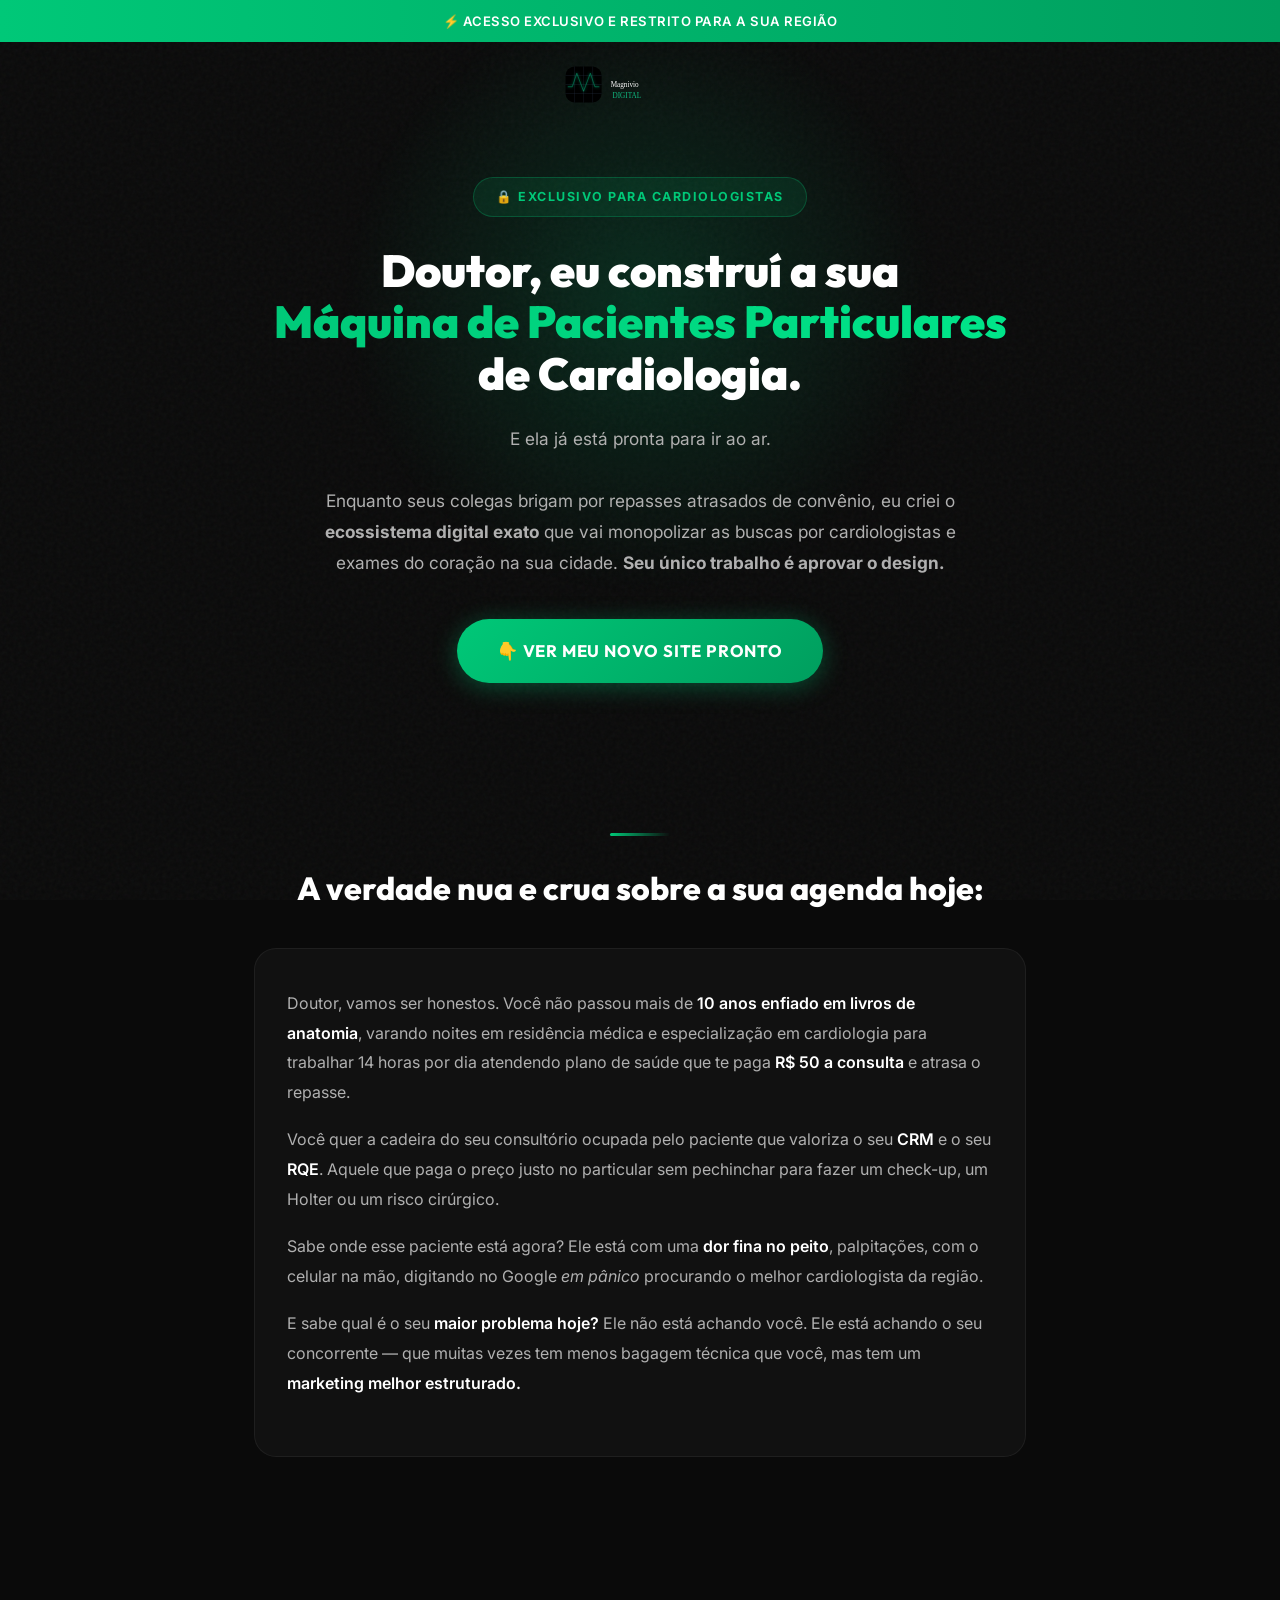
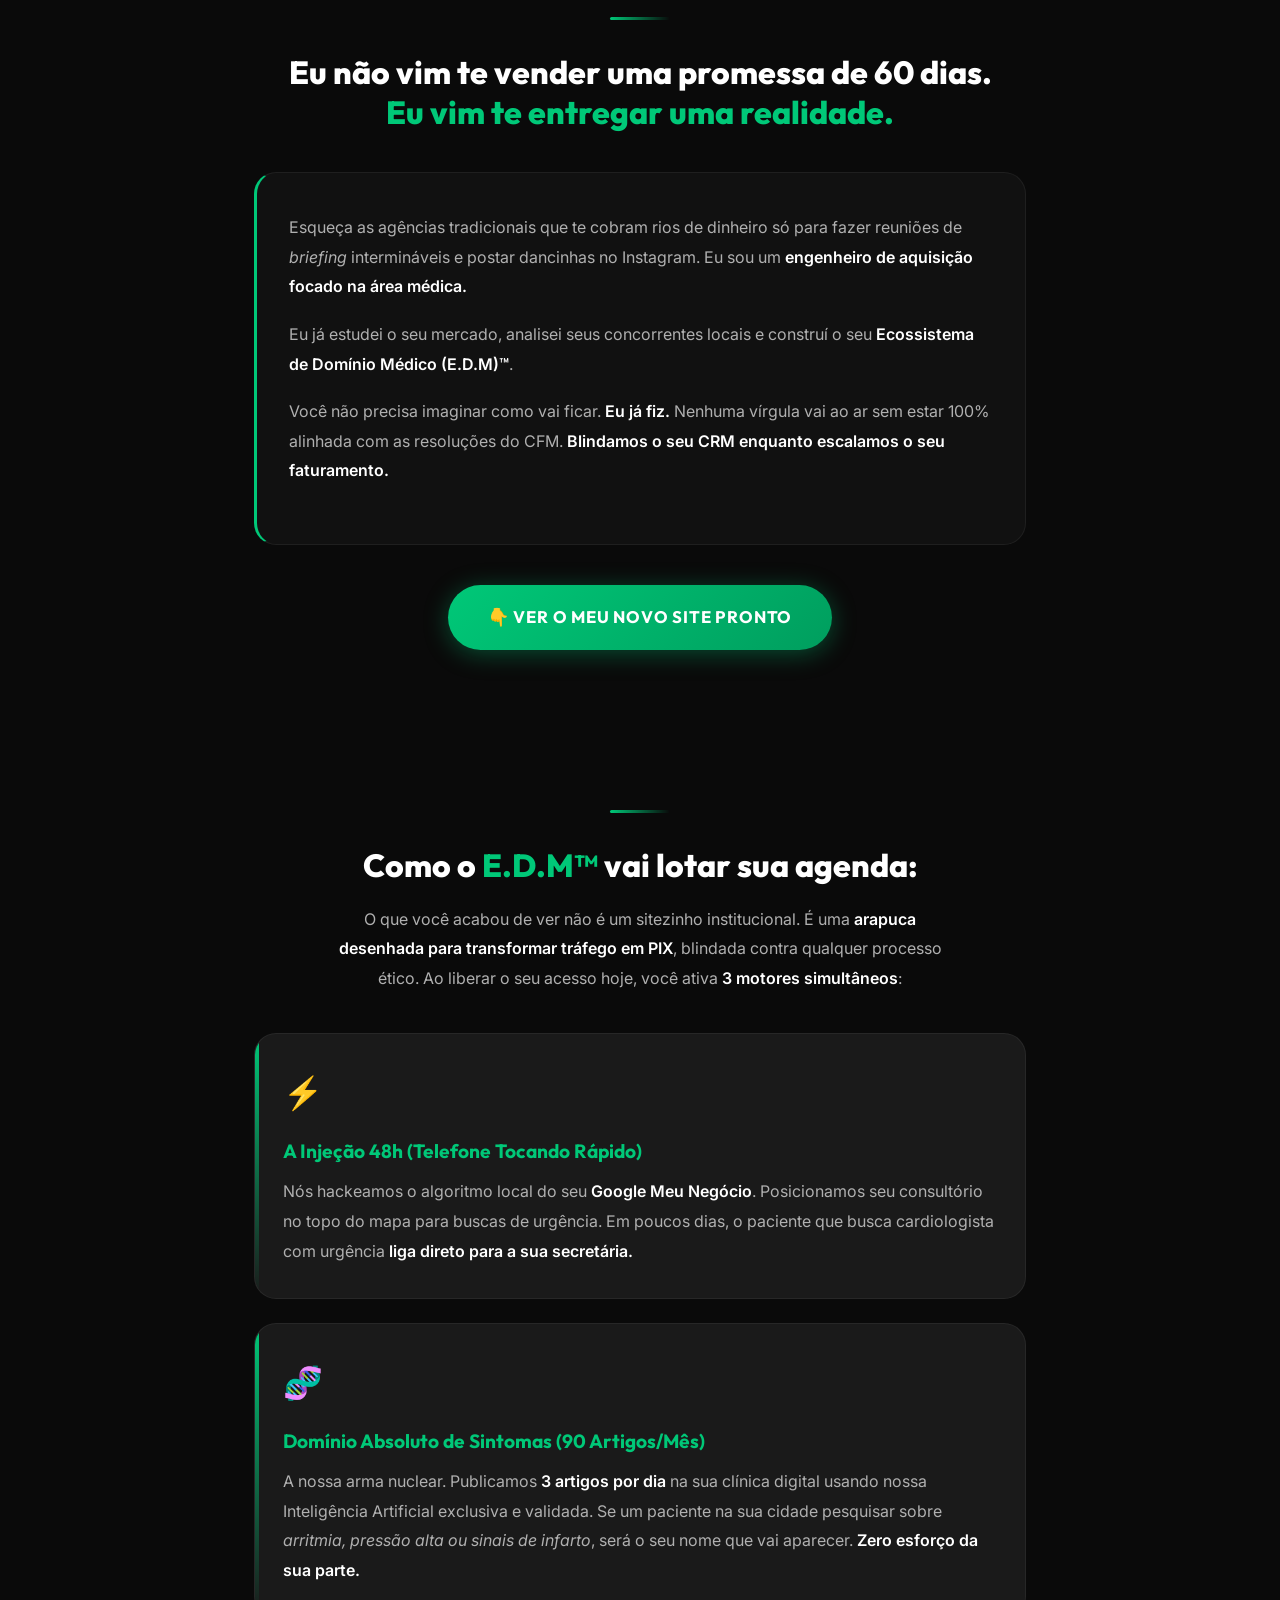
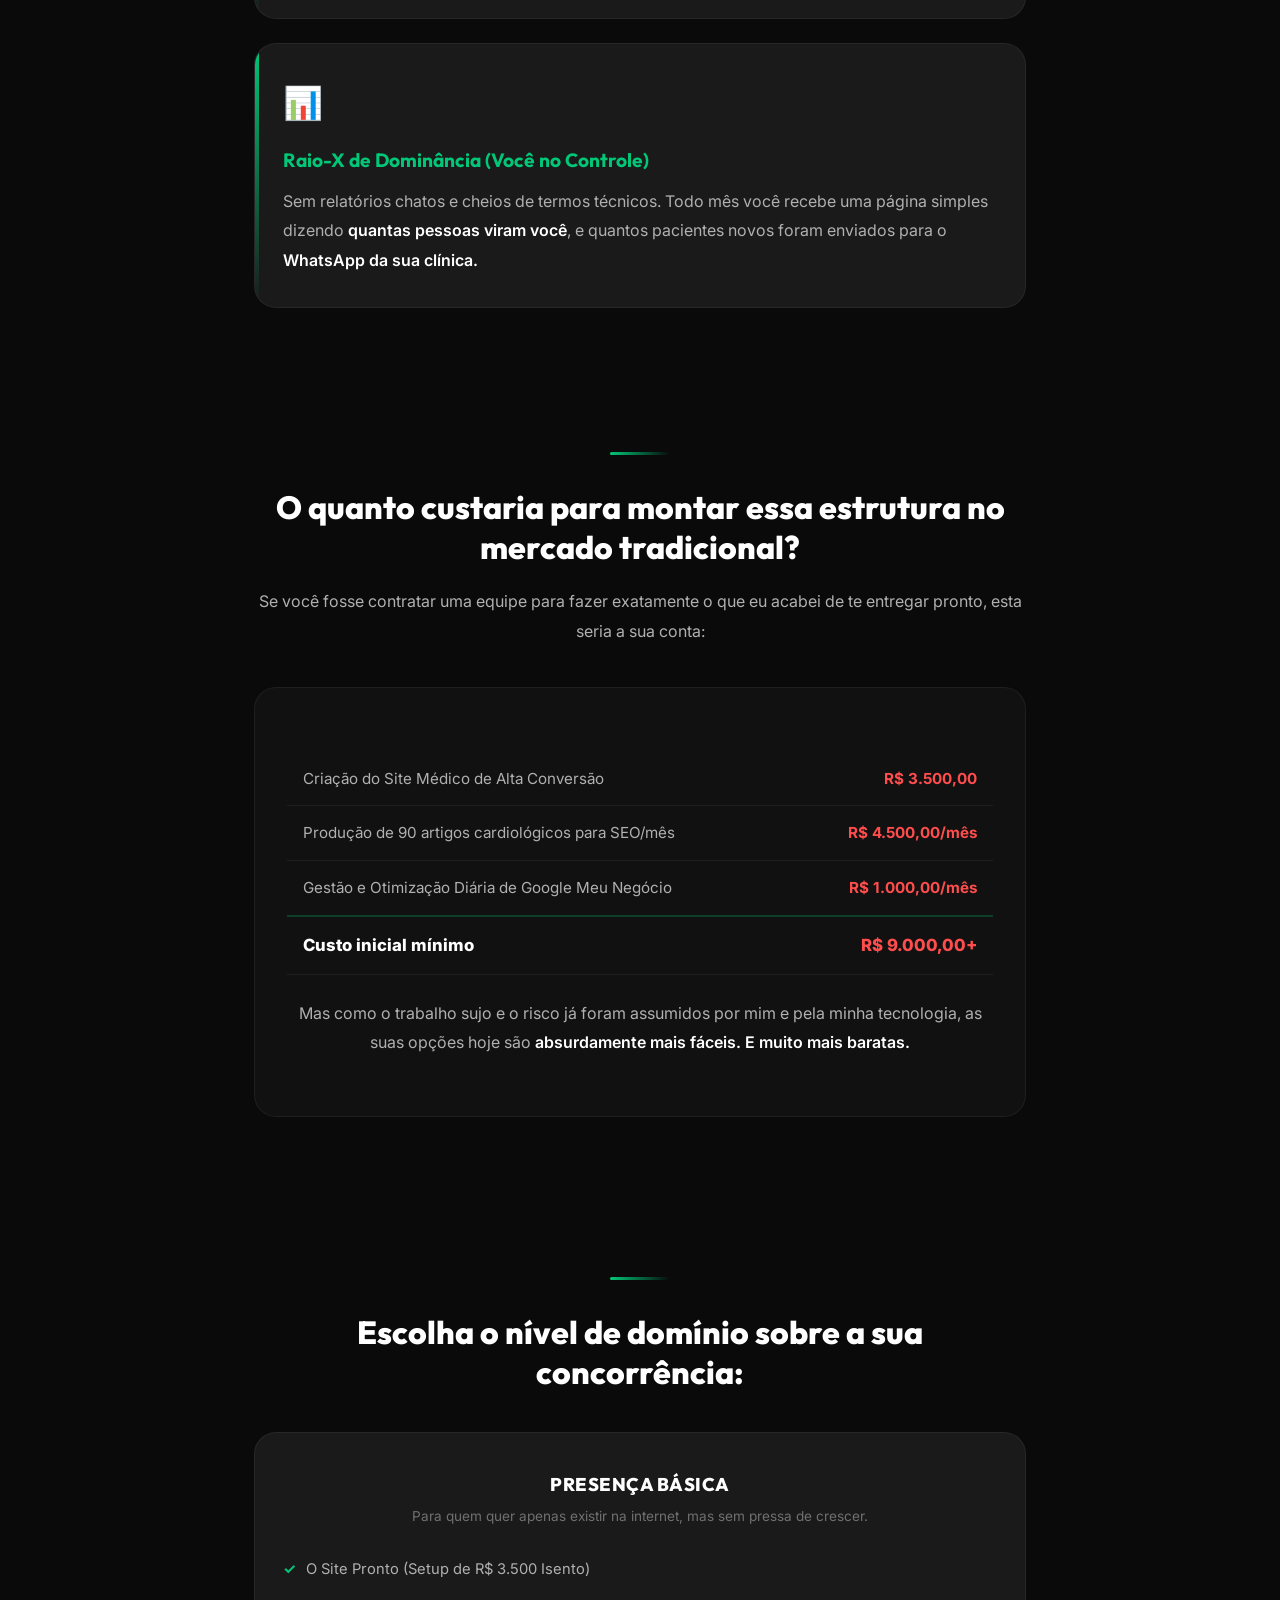
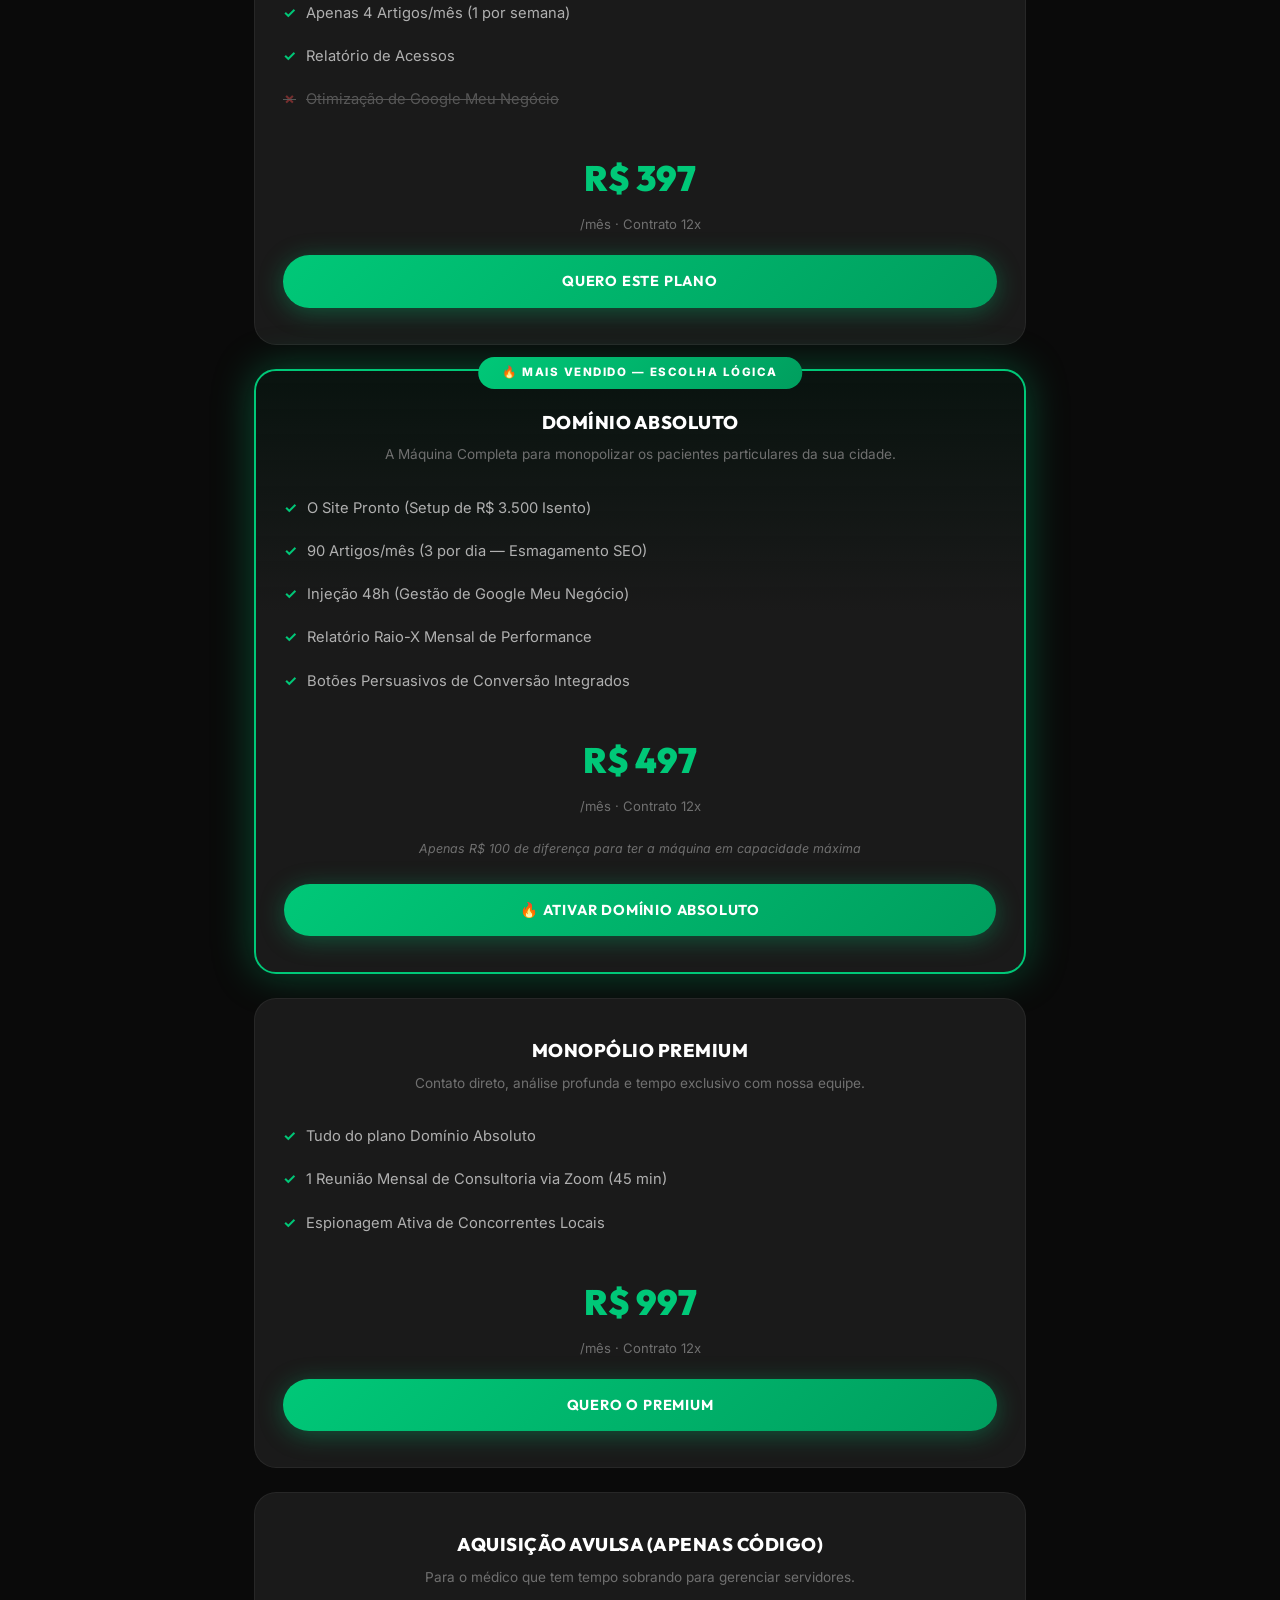
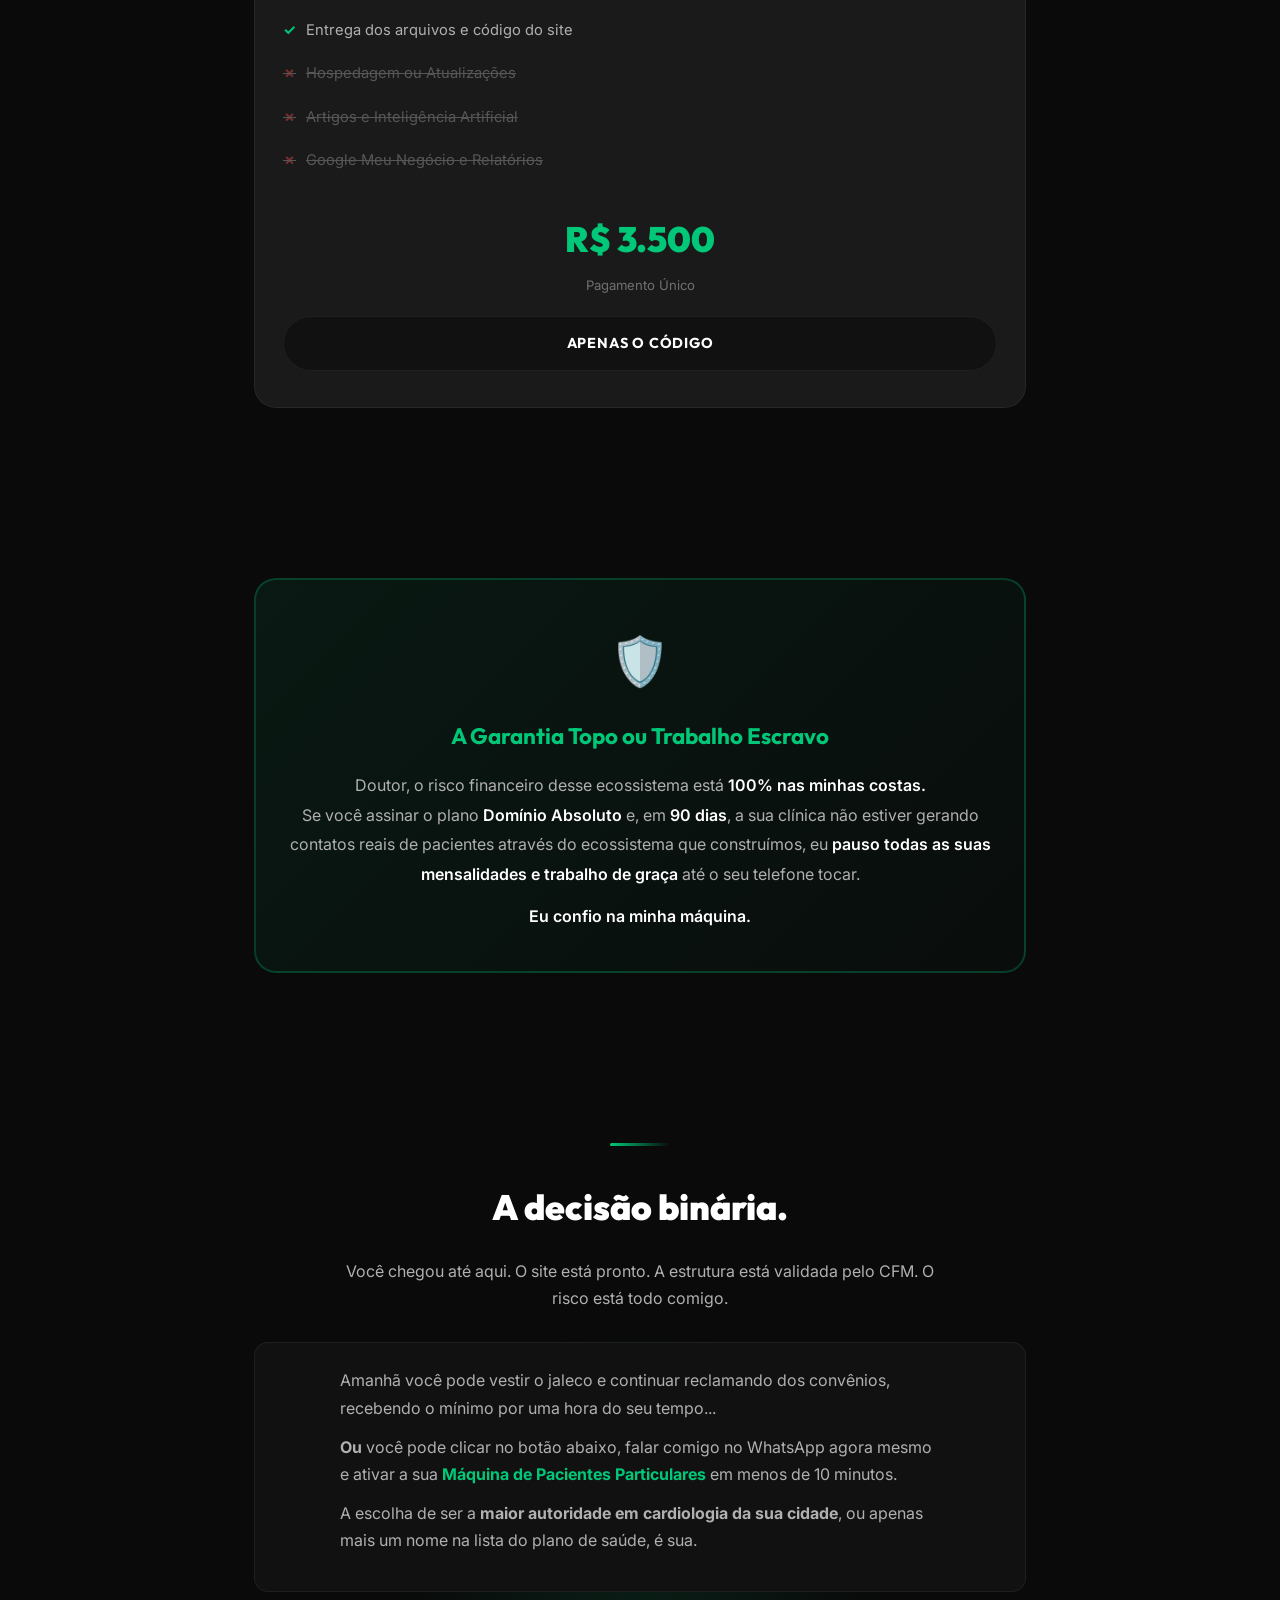
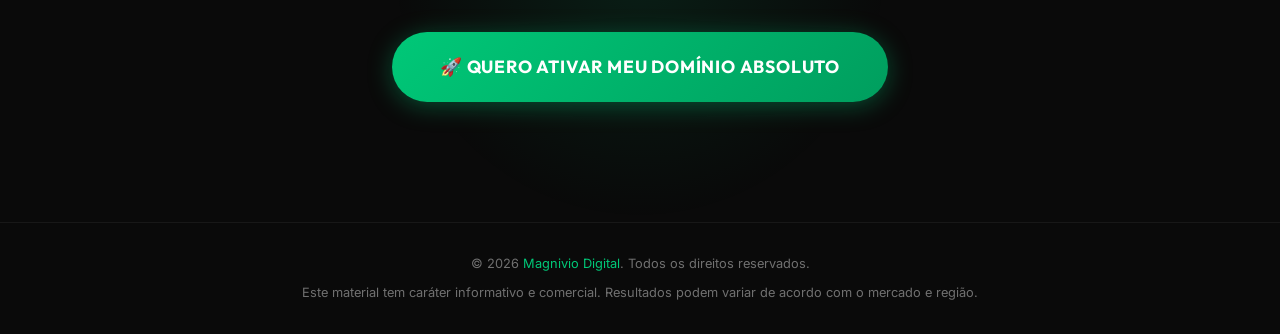
==== commit 506bf85d: "feat: adicionado logo oficial em SVG" ====
--- a/a1/index.html
+++ b/a1/index.html
@@ -6,8 +6,7 @@
   <meta name="description" content="Sua Máquina de Pacientes Particulares de Cardiologia. Site médico de alta conversão pronto para ir ao ar. Magnivio Digital.">
   <title>Magnivio Digital | Máquina de Pacientes Particulares para Cardiologistas</title>
   <link rel="stylesheet" href="styles.css">
-  <!-- Favicon placeholder -->
-  <link rel="icon" href="data:image/svg+xml,<svg xmlns='http://www.w3.org/2000/svg' viewBox='0 0 100 100'><text y='.9em' font-size='90'>💚</text></svg>">
+  <link rel="icon" type="image/svg+xml" href="../favicon.svg">
 </head>
 <body>
 
@@ -19,7 +18,7 @@
   <!-- Header -->
   <header class="header" id="header">
     <div class="container">
-      <div class="logo-text">MAGNIVIO <span>DIGITAL</span></div>
+      <img src="../logo-marca-fundo-escuro.svg" alt="Magnivio Digital" class="main-logo">
     </div>
   </header>
 
--- a/a1/styles.css
+++ b/a1/styles.css
@@ -94,13 +94,12 @@
   position: relative;
   z-index: 5;
 }
-.header .logo-text {
-  font-family: var(--font-heading);
-  font-size: 1.3rem;
-  font-weight: 700;
-  letter-spacing: 1px;
-}
-.header .logo-text span { color: var(--green-primary); }
+.header .main-logo {
+  height: 45px;
+  width: auto;
+  margin: 0 auto;
+}
+
 
 /* --- Hero --- */
 .hero {
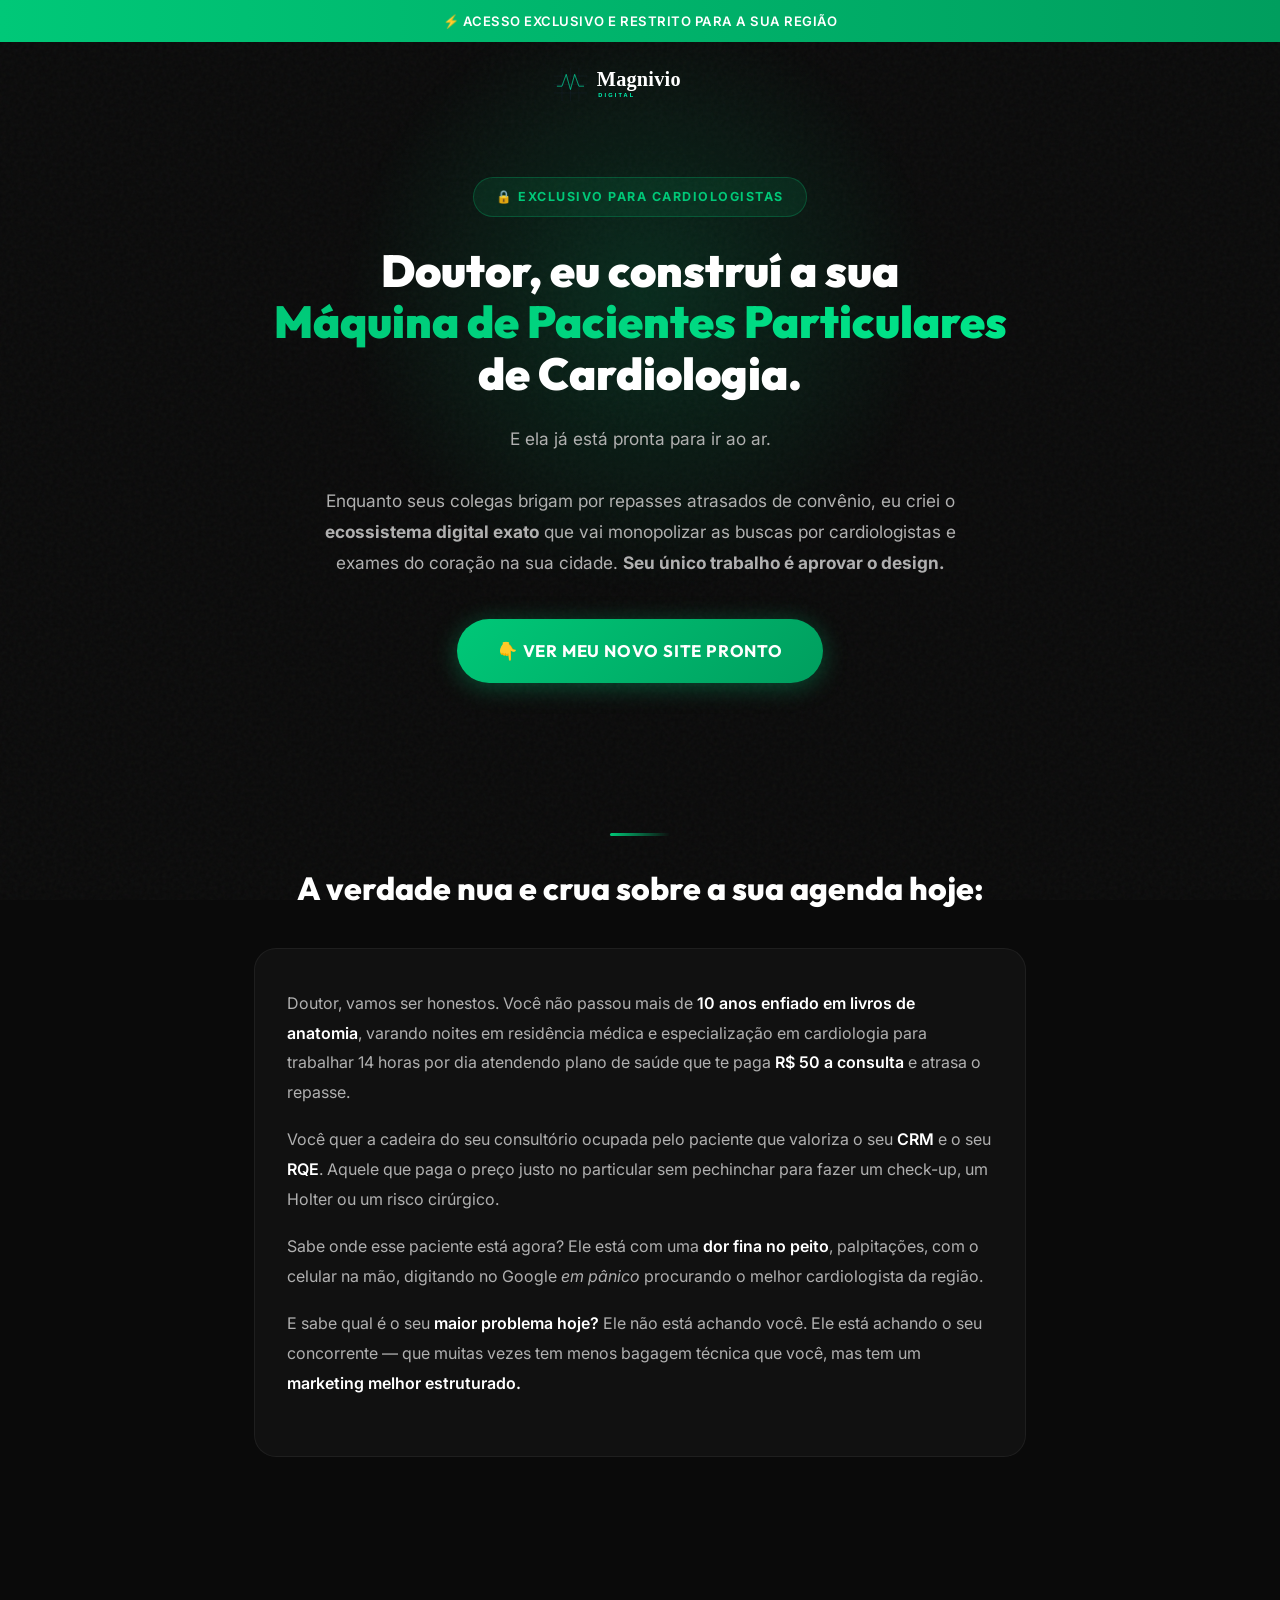
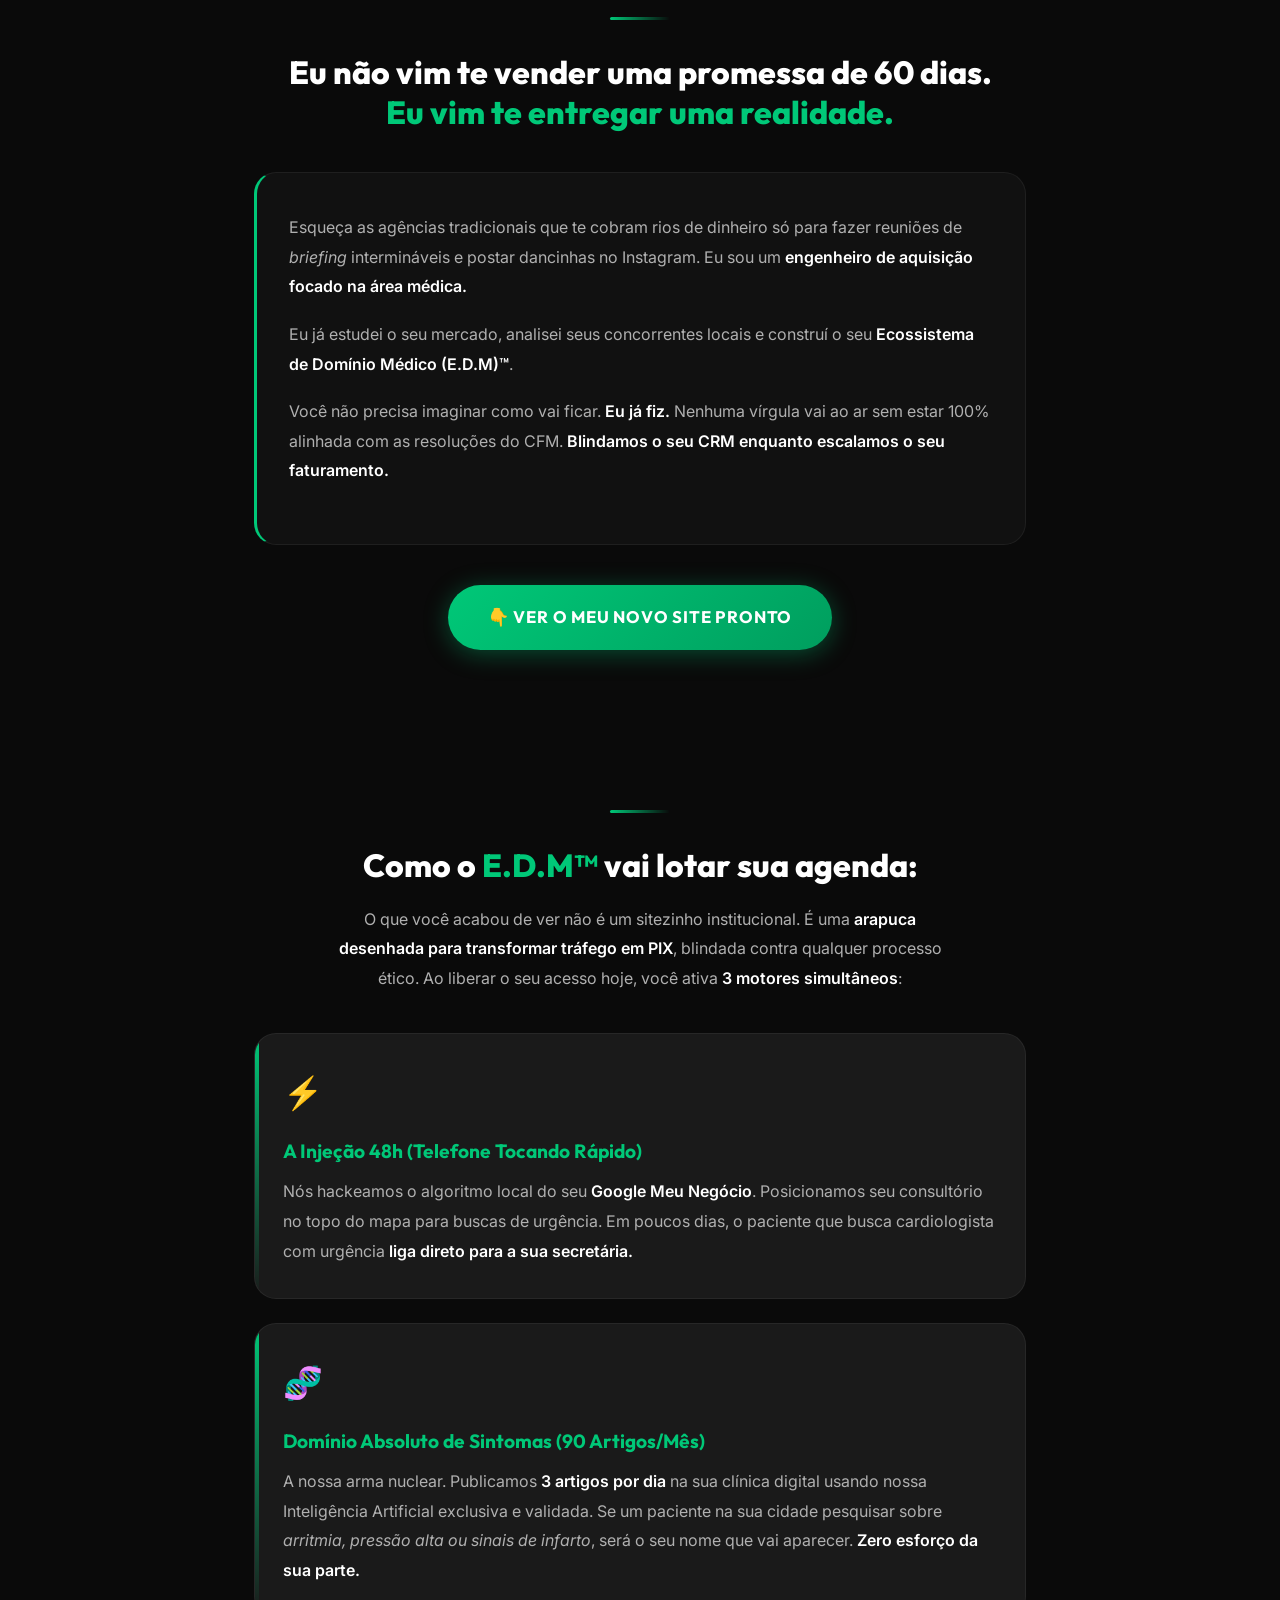
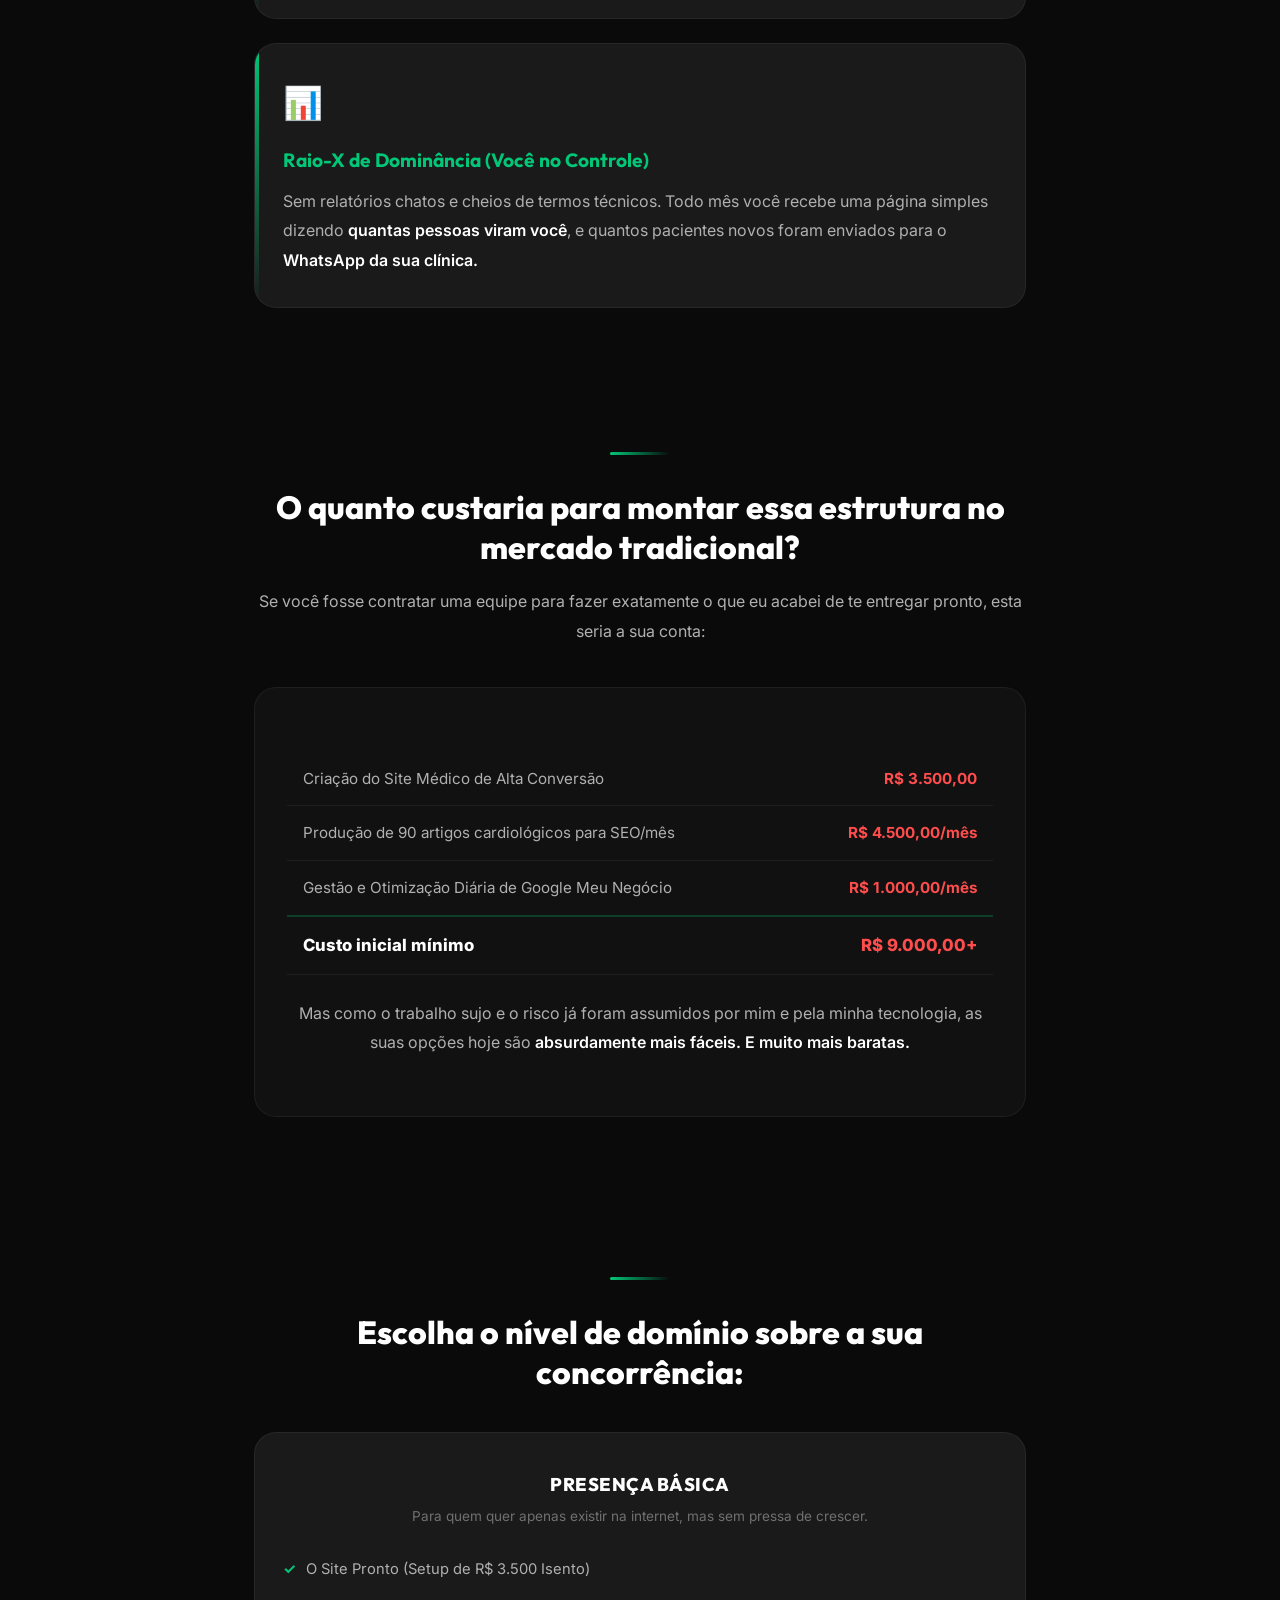
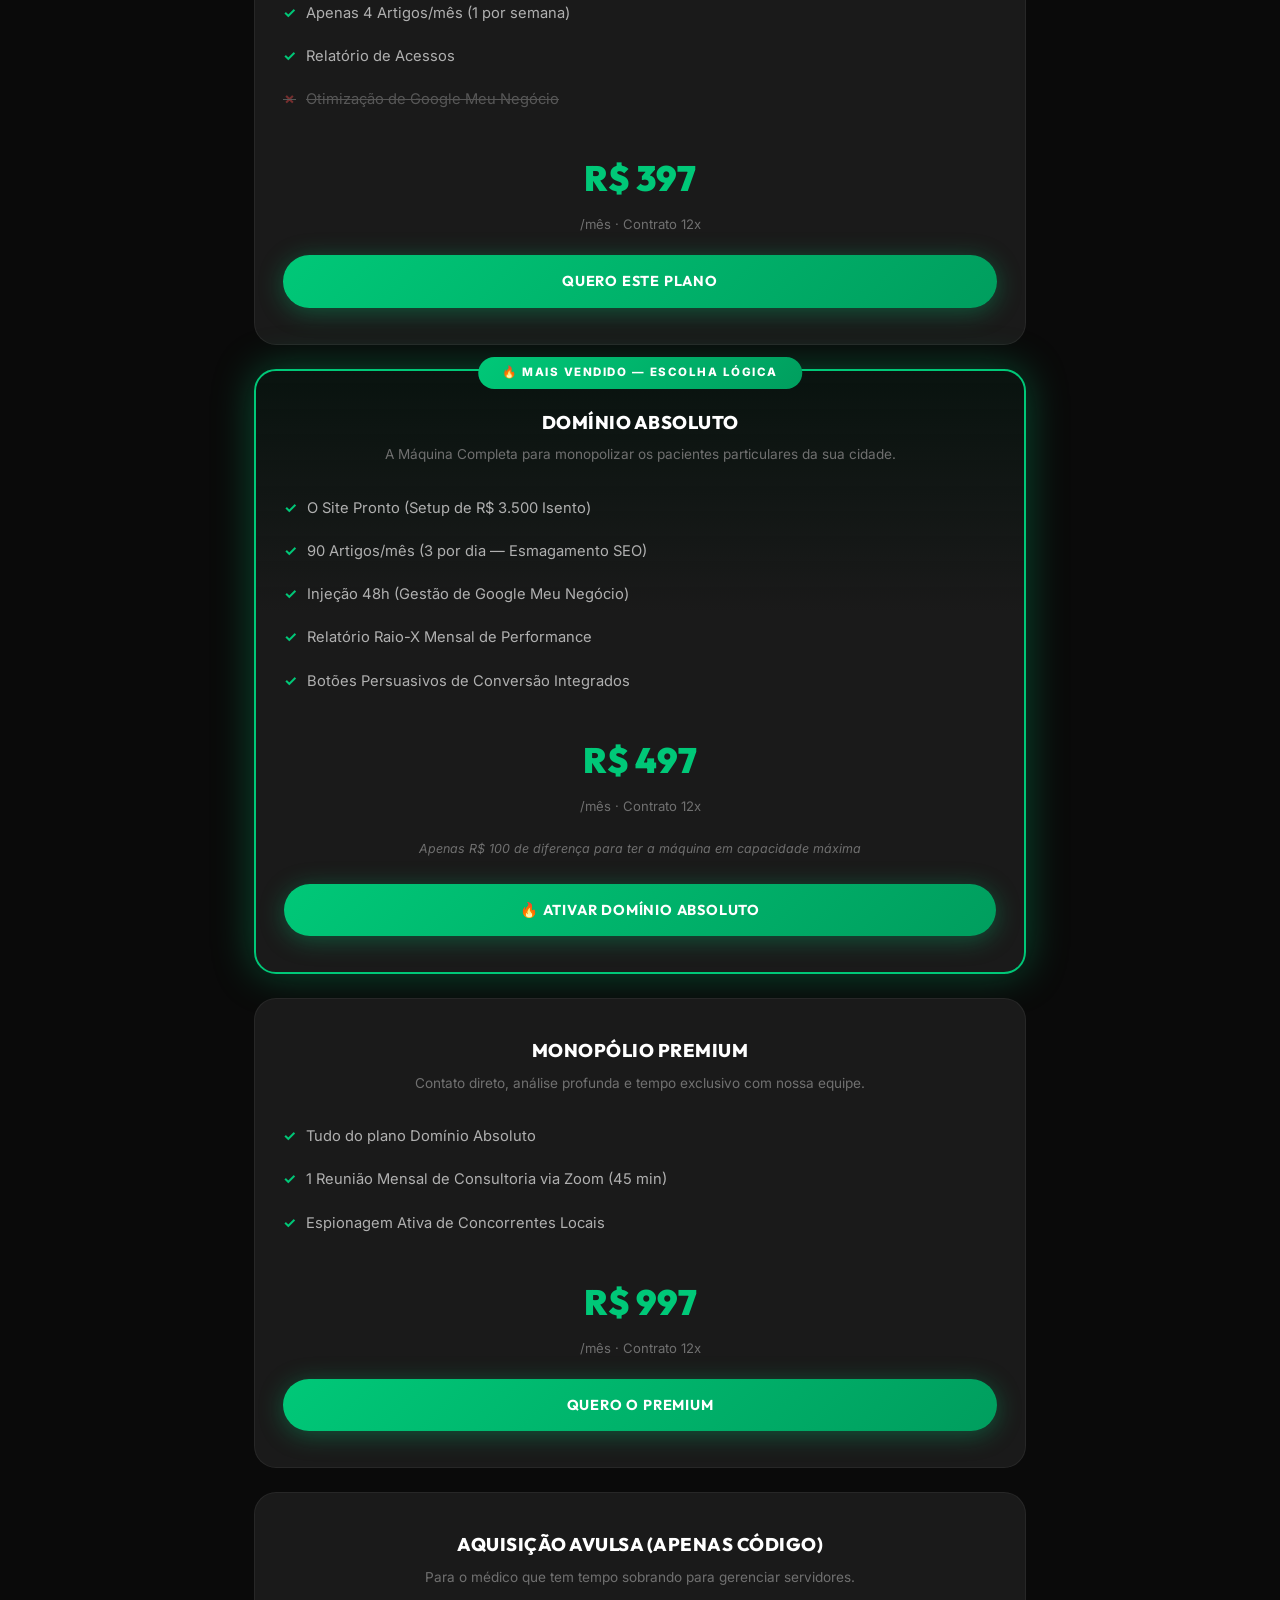
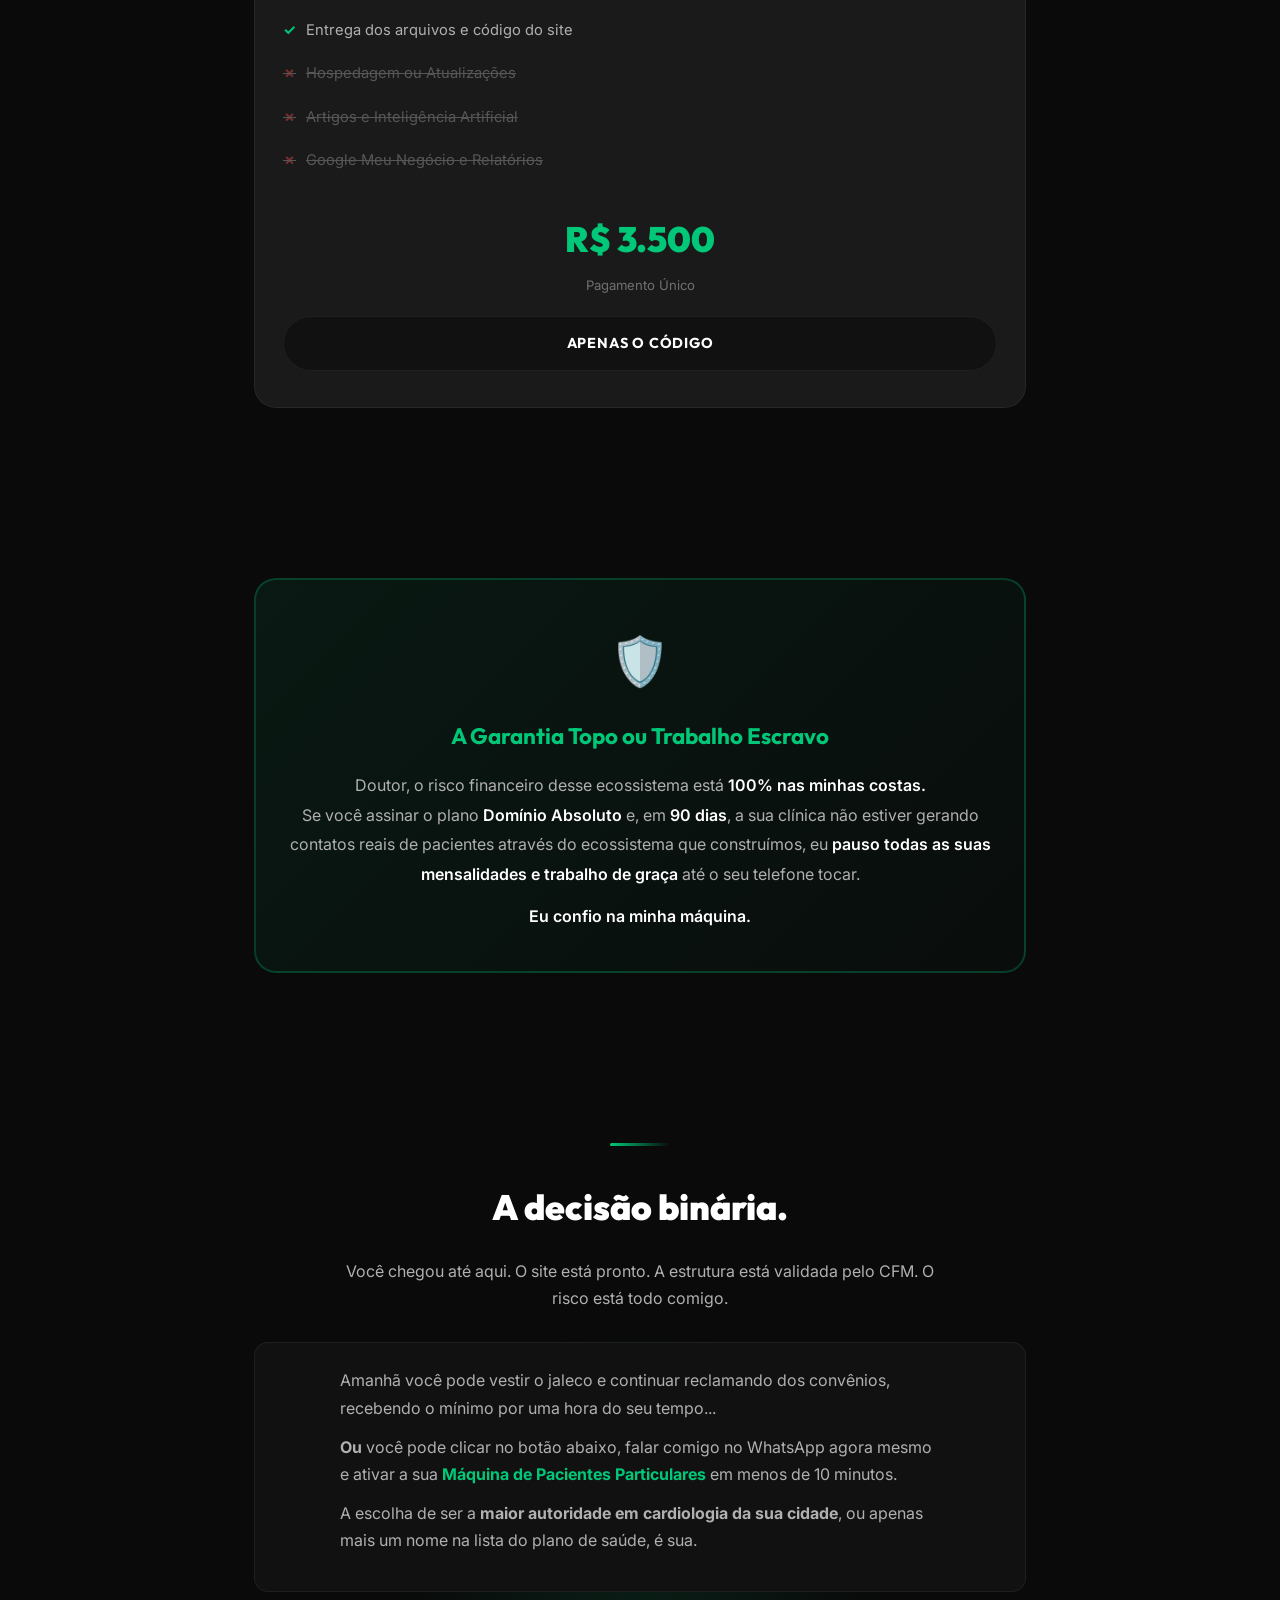
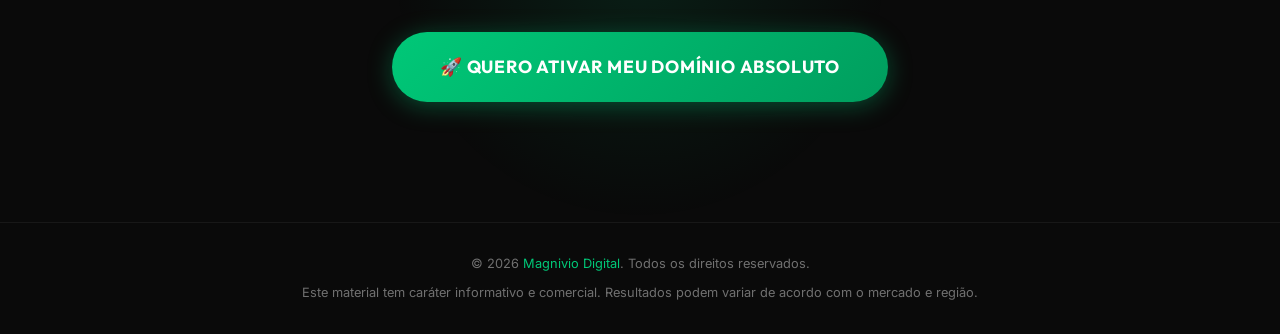
==== commit 0c777247: "refactor: removidas imagens antigas e atualizados links para as novas logos" ====
--- a/a1/index.html
+++ b/a1/index.html
@@ -6,7 +6,7 @@
   <meta name="description" content="Sua Máquina de Pacientes Particulares de Cardiologia. Site médico de alta conversão pronto para ir ao ar. Magnivio Digital.">
   <title>Magnivio Digital | Máquina de Pacientes Particulares para Cardiologistas</title>
   <link rel="stylesheet" href="styles.css">
-  <link rel="icon" type="image/svg+xml" href="../favicon.svg">
+  <link rel="icon" type="image/svg+xml" href="../magnivio-favicon-transparente.svg">
 </head>
 <body>
 
@@ -18,7 +18,7 @@
   <!-- Header -->
   <header class="header" id="header">
     <div class="container">
-      <img src="../logo-marca-fundo-escuro.svg" alt="Magnivio Digital" class="main-logo">
+      <img src="../magnivio-logo-transparente.svg" alt="Magnivio Digital" class="main-logo">
     </div>
   </header>
 
